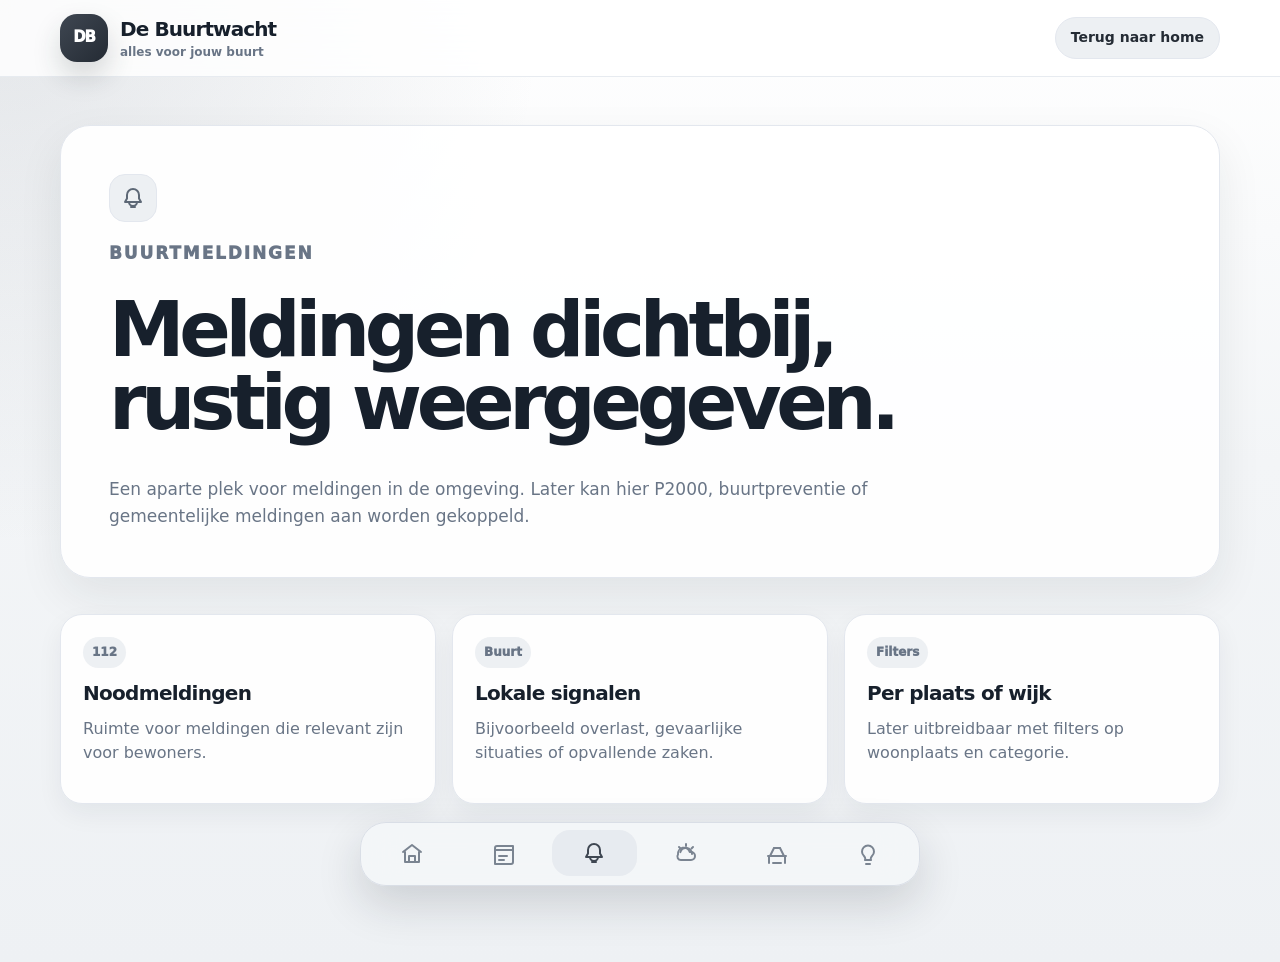
==== buurtmeldingen.html @ 230775a5 "Add Buurtmeldingen page" ====
<!doctype html>
<html lang="nl">
  <head>
    <meta charset="UTF-8" />
    <meta name="viewport" content="width=device-width, initial-scale=1.0" />
    <title>Buurtmeldingen - De Buurtwacht</title>
    <link rel="stylesheet" href="styles.css" />
  </head>
  <body data-page="buurtmeldingen">
    <header class="site-header"><nav class="navbar" aria-label="Hoofdnavigatie"><a class="brand" href="index.html"><span class="brand-mark">DB</span><span><strong>De Buurtwacht</strong><small>alles voor jouw buurt</small></span></a><a class="header-action" href="index.html">Terug naar home</a></nav></header>
    <main>
      <section class="page-hero page-width"><div class="page-panel"><span class="feature-icon icon-bell" aria-hidden="true"></span><p class="label">Buurtmeldingen</p><h1>Meldingen dichtbij, rustig weergegeven.</h1><p>Een aparte plek voor meldingen in de omgeving. Later kan hier P2000, buurtpreventie of gemeentelijke meldingen aan worden gekoppeld.</p></div></section>
      <section class="content-grid page-width">
        <article class="info-card"><span>112</span><strong>Noodmeldingen</strong><p>Ruimte voor meldingen die relevant zijn voor bewoners.</p></article>
        <article class="info-card"><span>Buurt</span><strong>Lokale signalen</strong><p>Bijvoorbeeld overlast, gevaarlijke situaties of opvallende zaken.</p></article>
        <article class="info-card"><span>Filters</span><strong>Per plaats of wijk</strong><p>Later uitbreidbaar met filters op woonplaats en categorie.</p></article>
      </section>
    </main>
    <nav class="bottom-nav" aria-label="Buurtmenu"><a href="mijnbuurt.html" data-page="mijnbuurt" aria-label="MijnBuurt" title="MijnBuurt"><span class="nav-icon icon-house" aria-hidden="true"></span></a><a href="buurtnieuws.html" data-page="buurtnieuws" aria-label="Buurtnieuws" title="Buurtnieuws"><span class="nav-icon icon-news" aria-hidden="true"></span></a><a href="buurtmeldingen.html" data-page="buurtmeldingen" aria-label="Buurtmeldingen" title="Buurtmeldingen"><span class="nav-icon icon-bell" aria-hidden="true"></span></a><a href="buurtweer.html" data-page="buurtweer" aria-label="Buurtweer" title="Buurtweer"><span class="nav-icon icon-weather" aria-hidden="true"></span></a><a href="buurtwerkzaamheden.html" data-page="buurtwerkzaamheden" aria-label="Buurtwerkzaamheden" title="Buurtwerkzaamheden"><span class="nav-icon icon-work" aria-hidden="true"></span></a><a href="buurttips.html" data-page="buurttips" aria-label="Buurttips" title="Buurttips"><span class="nav-icon icon-tip" aria-hidden="true"></span></a></nav>
    <script src="app.js"></script>
  </body>
</html>
---- styles.css ----
:root {
  color-scheme: light;
  --bg: #f3f5f7;
  --panel: #ffffff;
  --panel-soft: #f8fafc;
  --text: #17202c;
  --muted: #697586;
  --line: #e3e7ee;
  --line-strong: #cfd6df;
  --brand: #3f4752;
  --brand-dark: #242b34;
  --brand-soft: #edf0f3;
  --shadow: 0 18px 45px rgba(23, 32, 44, 0.08);
  --shadow-soft: 0 10px 26px rgba(23, 32, 44, 0.06);
  --radius-xl: 30px;
  --radius-lg: 22px;
  --radius-md: 16px;
  --icon-house: url("data:image/svg+xml,%3Csvg xmlns='http://www.w3.org/2000/svg' viewBox='0 0 24 24' fill='none' stroke='black' stroke-width='2' stroke-linecap='round' stroke-linejoin='round'%3E%3Cpath d='m3 10 9-7 9 7'/%3E%3Cpath d='M5 10v10h14V10'/%3E%3Cpath d='M9 20v-6h6v6'/%3E%3C/svg%3E");
  --icon-news: url("data:image/svg+xml,%3Csvg xmlns='http://www.w3.org/2000/svg' viewBox='0 0 24 24' fill='none' stroke='black' stroke-width='2' stroke-linecap='round' stroke-linejoin='round'%3E%3Cpath d='M4 22h16a2 2 0 0 0 2-2V4H6a2 2 0 0 0-2 2v16Z'/%3E%3Cpath d='M4 8h18'/%3E%3Cpath d='M8 14h8'/%3E%3Cpath d='M8 18h5'/%3E%3C/svg%3E");
  --icon-bell: url("data:image/svg+xml,%3Csvg xmlns='http://www.w3.org/2000/svg' viewBox='0 0 24 24' fill='none' stroke='black' stroke-width='2' stroke-linecap='round' stroke-linejoin='round'%3E%3Cpath d='M10 21h4'/%3E%3Cpath d='M12 3a6 6 0 0 0-6 6v3.5L4 16h16l-2-3.5V9a6 6 0 0 0-6-6Z'/%3E%3Cpath d='M8 16a4 4 0 0 0 8 0'/%3E%3C/svg%3E");
  --icon-weather: url("data:image/svg+xml,%3Csvg xmlns='http://www.w3.org/2000/svg' viewBox='0 0 24 24' fill='none' stroke='black' stroke-width='2' stroke-linecap='round' stroke-linejoin='round'%3E%3Cpath d='M12 2v2'/%3E%3Cpath d='M5 5l1.5 1.5'/%3E%3Cpath d='M19 5l-1.5 1.5'/%3E%3Cpath d='M18 12a6 6 0 0 0-11.7-1.9'/%3E%3Cpath d='M7 18h10a4 4 0 0 0 0-8h-1.3A6 6 0 0 0 4 12.5 3.5 3.5 0 0 0 7 18Z'/%3E%3C/svg%3E");
  --icon-work: url("data:image/svg+xml,%3Csvg xmlns='http://www.w3.org/2000/svg' viewBox='0 0 24 24' fill='none' stroke='black' stroke-width='2' stroke-linecap='round' stroke-linejoin='round'%3E%3Cpath d='M4 21v-7'/%3E%3Cpath d='M20 21v-7'/%3E%3Cpath d='M3 14h18'/%3E%3Cpath d='M5 14l4-8h6l4 8'/%3E%3Cpath d='M9 6h6'/%3E%3Cpath d='M8 21h8'/%3E%3C/svg%3E");
  --icon-tip: url("data:image/svg+xml,%3Csvg xmlns='http://www.w3.org/2000/svg' viewBox='0 0 24 24' fill='none' stroke='black' stroke-width='2' stroke-linecap='round' stroke-linejoin='round'%3E%3Cpath d='M9 18h6'/%3E%3Cpath d='M10 22h4'/%3E%3Cpath d='M8 14a6 6 0 1 1 8 0c-1 1-1.5 2-1.5 4h-5c0-2-.5-3-1.5-4Z'/%3E%3C/svg%3E");
}

* { box-sizing: border-box; }
html { scroll-behavior: smooth; }
body {
  margin: 0;
  min-height: 100vh;
  padding-bottom: 94px;
  color: var(--text);
  background: radial-gradient(circle at top left, rgba(111, 124, 140, 0.18), transparent 34rem), linear-gradient(180deg, #fff 0%, var(--bg) 48%, #eef1f4 100%);
  font-family: Inter, ui-sans-serif, system-ui, -apple-system, BlinkMacSystemFont, "Segoe UI", Arial, sans-serif;
  line-height: 1.55;
}
a { color: inherit; text-decoration: none; }
h1, h2, h3, p { margin-top: 0; }
h1 { max-width: 790px; margin-bottom: 18px; font-size: clamp(42px, 8vw, 76px); line-height: .96; letter-spacing: -.07em; }
h2 { margin-bottom: 10px; font-size: clamp(25px, 3.2vw, 38px); line-height: 1.08; letter-spacing: -.05em; }
p { margin-bottom: 0; }
.page-width { width: min(1160px, calc(100% - 40px)); margin-inline: auto; }

.site-header { position: sticky; top: 0; z-index: 50; border-bottom: 1px solid rgba(227,231,238,.84); background: rgba(255,255,255,.82); backdrop-filter: blur(18px); }
.navbar { width: min(1160px, calc(100% - 40px)); min-height: 76px; display: flex; align-items: center; justify-content: space-between; gap: 18px; margin: 0 auto; }
.brand { display: inline-flex; align-items: center; gap: 12px; min-width: max-content; }
.brand-mark { display: grid; place-items: center; width: 48px; height: 48px; color: #fff; background: linear-gradient(135deg, var(--brand), var(--brand-dark)); border-radius: 17px; box-shadow: 0 14px 28px rgba(36,43,52,.18); font-size: 15px; font-weight: 950; letter-spacing: -.08em; }
.brand strong { display: block; font-size: 20px; letter-spacing: -.045em; }
.brand small { display: block; margin-top: -2px; color: var(--muted); font-size: 12px; font-weight: 750; }
.header-action { display: inline-flex; align-items: center; justify-content: center; min-height: 42px; padding: 0 15px; color: var(--brand-dark); background: var(--brand-soft); border: 1px solid var(--line); border-radius: 999px; font-size: 14px; font-weight: 850; }
.header-action:hover { background: #e3e7ec; }

.hero-section { padding: 56px 0 28px; }
.hero-grid { display: grid; grid-template-columns: minmax(0, 1.3fr) minmax(310px, .7fr); gap: 24px; align-items: stretch; }
.hero-copy { min-height: 470px; display: flex; flex-direction: column; justify-content: center; padding: clamp(28px, 6vw, 62px); color: #fff; background: linear-gradient(135deg, rgba(36,43,52,.98), rgba(85,97,112,.92)), radial-gradient(circle at 88% 18%, rgba(255,255,255,.16), transparent 22rem); border-radius: var(--radius-xl); box-shadow: var(--shadow); overflow: hidden; }
.label { margin-bottom: 10px; color: #5b6675; font-size: 12px; font-weight: 950; letter-spacing: .11em; text-transform: uppercase; }
.hero-copy .label { color: rgba(255,255,255,.72); }
.hero-text { max-width: 690px; margin-bottom: 28px; color: rgba(255,255,255,.78); font-size: clamp(17px, 2vw, 21px); }
.hero-actions { display: flex; flex-wrap: wrap; gap: 12px; }
.button { display: inline-flex; align-items: center; justify-content: center; min-height: 48px; padding: 0 18px; border-radius: 999px; font-weight: 900; }
.button.primary { color: #242b34; background: #fff; }
.button.secondary { color: #fff; background: rgba(255,255,255,.12); border: 1px solid rgba(255,255,255,.22); }
.hero-card { display: flex; flex-direction: column; justify-content: space-between; gap: 24px; padding: 28px; background: rgba(255,255,255,.92); border: 1px solid var(--line); border-radius: var(--radius-xl); box-shadow: var(--shadow-soft); }
.hero-card p { color: var(--muted); }
.status-line { display: inline-flex; align-items: center; gap: 10px; width: max-content; padding: 9px 12px; color: #3f4752; background: var(--brand-soft); border-radius: 999px; font-size: 13px; font-weight: 900; }
.live-dot { width: 9px; height: 9px; background: #8b97a5; border-radius: 50%; box-shadow: 0 0 0 6px rgba(139,151,165,.15); }
.quick-stats { display: grid; gap: 12px; margin: 0; }
.quick-stats div { padding: 16px; background: var(--panel-soft); border: 1px solid var(--line); border-radius: var(--radius-md); }
.quick-stats dt { color: var(--muted); font-size: 12px; font-weight: 950; text-transform: uppercase; }
.quick-stats dd { margin: 4px 0 0; font-size: 23px; font-weight: 950; letter-spacing: -.045em; }

.feature-grid { display: grid; grid-template-columns: repeat(3, minmax(0, 1fr)); gap: 16px; padding: 42px 0 56px; }
.section-heading-center { grid-column: 1 / -1; max-width: 720px; margin: 0 auto 10px; text-align: center; }
.section-heading-center p:not(.label) { color: var(--muted); }
.feature-card { min-height: 238px; display: flex; flex-direction: column; gap: 10px; padding: 22px; background: rgba(255,255,255,.94); border: 1px solid var(--line); border-radius: var(--radius-lg); box-shadow: var(--shadow-soft); transition: transform .18s ease, border-color .18s ease, box-shadow .18s ease; }
.feature-card:hover { transform: translateY(-3px); border-color: var(--line-strong); box-shadow: var(--shadow); }
.feature-card.highlight { background: linear-gradient(180deg, #fff, #f5f7fa); }
.feature-kicker { margin-top: auto; color: var(--muted); font-size: 12px; font-weight: 950; letter-spacing: .08em; text-transform: uppercase; }
.feature-card strong { display: block; font-size: 22px; line-height: 1.12; letter-spacing: -.045em; }
.feature-card p { color: var(--muted); }

.page-hero { padding: 48px 0 18px; }
.page-panel { display: grid; gap: 18px; padding: clamp(24px, 5vw, 48px); background: rgba(255,255,255,.94); border: 1px solid var(--line); border-radius: var(--radius-xl); box-shadow: var(--shadow); }
.page-panel p { max-width: 760px; color: var(--muted); font-size: 17px; }
.content-grid { display: grid; grid-template-columns: repeat(3, minmax(0, 1fr)); gap: 16px; padding: 18px 0 64px; }
.info-card { min-height: 190px; padding: 22px; background: rgba(255,255,255,.94); border: 1px solid var(--line); border-radius: var(--radius-lg); box-shadow: var(--shadow-soft); }
.info-card span { display: inline-flex; margin-bottom: 10px; padding: 6px 9px; color: var(--muted); background: var(--brand-soft); border-radius: 999px; font-size: 12px; font-weight: 950; }
.info-card strong { display: block; margin-bottom: 8px; font-size: 20px; letter-spacing: -.035em; }
.info-card p { color: var(--muted); }

.feature-icon, .nav-icon { display: grid; place-items: center; color: currentColor; }
.feature-icon { width: 48px; height: 48px; color: #5d6876; background: var(--brand-soft); border: 1px solid var(--line); border-radius: 16px; }
.nav-icon { width: 24px; height: 24px; color: currentColor; }
.feature-icon::before, .nav-icon::before { content: ""; display: block; width: 24px; height: 24px; background: currentColor; -webkit-mask: var(--icon) center / contain no-repeat; mask: var(--icon) center / contain no-repeat; }
.icon-house { --icon: var(--icon-house); }
.icon-news { --icon: var(--icon-news); }
.icon-bell { --icon: var(--icon-bell); }
.icon-weather { --icon: var(--icon-weather); }
.icon-work { --icon: var(--icon-work); }
.icon-tip { --icon: var(--icon-tip); }

.site-footer { padding: 34px 0 36px; background: #fff; border-top: 1px solid var(--line); }
.footer-grid { display: grid; gap: 24px; }
.footer-brand { margin-bottom: 14px; }
.site-footer p { max-width: 620px; color: var(--muted); }

.bottom-nav { position: fixed; right: 14px; bottom: 14px; left: 14px; z-index: 70; display: grid; grid-template-columns: repeat(6, 1fr); gap: 6px; max-width: 560px; margin-inline: auto; padding: 8px; background: rgba(244,246,248,.94); border: 1px solid #d9dee6; border-radius: 26px; box-shadow: 0 18px 45px rgba(23,32,44,.16); backdrop-filter: blur(18px); }
.bottom-nav a { display: grid; place-items: center; min-height: 46px; color: #7a8491; border-radius: 18px; transition: color .16s ease, background .16s ease, transform .16s ease; }
.bottom-nav a:hover, .bottom-nav a.active { color: #3f4752; background: #e7ebf0; transform: translateY(-1px); }
.bottom-nav a:focus-visible, .header-action:focus-visible, .button:focus-visible, .feature-card:focus-visible { outline: 4px solid rgba(111,124,140,.2); outline-offset: 3px; }

@media (max-width: 980px) {
  .hero-grid, .content-grid { grid-template-columns: 1fr; }
  .feature-grid { grid-template-columns: repeat(2, minmax(0, 1fr)); }
  .hero-copy { min-height: 420px; }
}
@media (max-width: 720px) {
  body { padding-bottom: 92px; }
  .page-width, .navbar { width: min(100% - 28px, 1160px); }
  .navbar { min-height: 68px; }
  .brand-mark { width: 42px; height: 42px; border-radius: 14px; }
  .brand strong { font-size: 18px; }
  .brand small, .header-action { display: none; }
  .hero-section { padding-top: 24px; }
  .hero-copy, .hero-card, .feature-card, .page-panel, .info-card { border-radius: 22px; }
  .hero-copy { min-height: auto; padding: 32px 22px; }
  .hero-actions { display: grid; grid-template-columns: 1fr; }
  .feature-grid { grid-template-columns: 1fr; padding-top: 34px; }
  .feature-card { min-height: 210px; }
  .bottom-nav { right: 10px; bottom: 10px; left: 10px; border-radius: 24px; }
  .bottom-nav a { min-height: 44px; }
}
@media (max-width: 430px) {
  h1 { font-size: 42px; }
  .page-width, .navbar { width: min(100% - 20px, 1160px); }
  .hero-copy, .hero-card, .feature-card, .page-panel, .info-card { padding: 18px; }
  .bottom-nav { gap: 4px; padding: 6px; }
  .bottom-nav a { min-height: 42px; border-radius: 16px; }
}
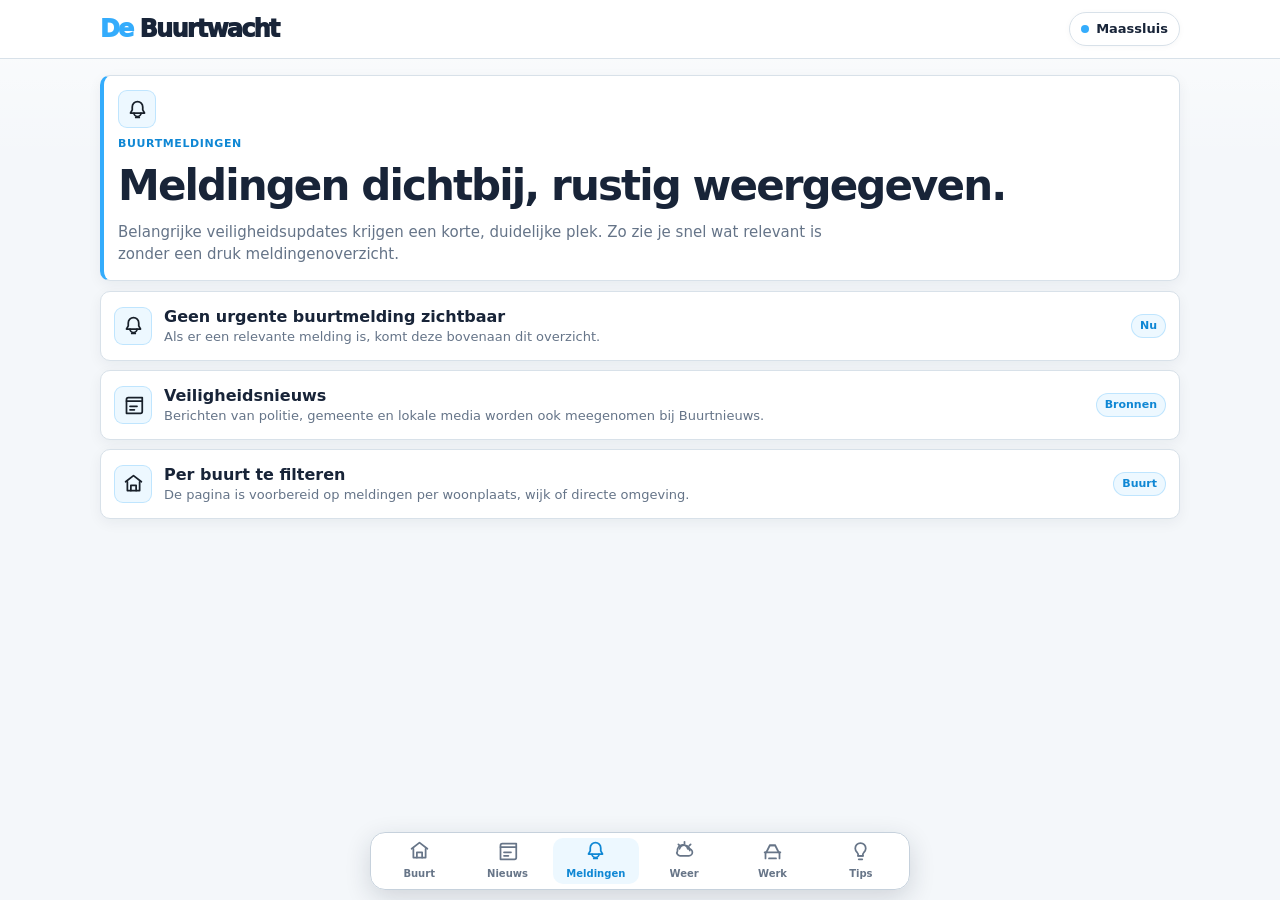
==== commit 378ba835: "Clean up alerts page" ====
--- a/buurtmeldingen.html
+++ b/buurtmeldingen.html
@@ -3,20 +3,62 @@
   <head>
     <meta charset="UTF-8" />
     <meta name="viewport" content="width=device-width, initial-scale=1.0" />
+    <meta name="description" content="Buurtmeldingen van De Buurtwacht toont relevante veiligheidsupdates in de buurt." />
     <title>Buurtmeldingen - De Buurtwacht</title>
-    <link rel="stylesheet" href="styles.css" />
+    <link rel="stylesheet" href="styles.css?v=20260617-clean-1" />
+    <link rel="stylesheet" href="clean-ui.css?v=20260617-clean-1" />
   </head>
   <body data-page="buurtmeldingen">
-    <header class="site-header"><nav class="navbar" aria-label="Hoofdnavigatie"><a class="brand" href="index.html"><span class="brand-mark">DB</span><span><strong>De Buurtwacht</strong><small>alles voor jouw buurt</small></span></a><a class="header-action" href="index.html">Terug naar home</a></nav></header>
+    <header class="app-header">
+      <nav class="appbar" aria-label="Hoofdnavigatie">
+        <a class="wordmark" href="index.html" aria-label="De Buurtwacht startpagina">
+          <span class="wordmark-de">De</span>
+          <span class="wordmark-name">Buurtwacht</span>
+        </a>
+        <a class="location-pill" href="mijnbuurt.html" aria-label="Mijn buurt instellen">
+          <span class="location-dot"></span>
+          Maassluis
+        </a>
+      </nav>
+    </header>
+
     <main>
-      <section class="page-hero page-width"><div class="page-panel"><span class="feature-icon icon-bell" aria-hidden="true"></span><p class="label">Buurtmeldingen</p><h1>Meldingen dichtbij, rustig weergegeven.</h1><p>Een aparte plek voor meldingen in de omgeving. Later kan hier P2000, buurtpreventie of gemeentelijke meldingen aan worden gekoppeld.</p></div></section>
-      <section class="content-grid page-width">
-        <article class="info-card"><span>112</span><strong>Noodmeldingen</strong><p>Ruimte voor meldingen die relevant zijn voor bewoners.</p></article>
-        <article class="info-card"><span>Buurt</span><strong>Lokale signalen</strong><p>Bijvoorbeeld overlast, gevaarlijke situaties of opvallende zaken.</p></article>
-        <article class="info-card"><span>Filters</span><strong>Per plaats of wijk</strong><p>Later uitbreidbaar met filters op woonplaats en categorie.</p></article>
+      <section class="page-hero page-width">
+        <div class="page-panel">
+          <span class="feature-icon icon-bell" aria-hidden="true"></span>
+          <p class="label">Buurtmeldingen</p>
+          <h1>Meldingen dichtbij, rustig weergegeven.</h1>
+          <p>Belangrijke veiligheidsupdates krijgen een korte, duidelijke plek. Zo zie je snel wat relevant is zonder een druk meldingenoverzicht.</p>
+        </div>
+      </section>
+
+      <section class="alert-list page-width" aria-label="Meldingenoverzicht">
+        <article class="list-card">
+          <span class="feature-icon icon-bell" aria-hidden="true"></span>
+          <div><strong>Geen urgente buurtmelding zichtbaar</strong><p>Als er een relevante melding is, komt deze bovenaan dit overzicht.</p></div>
+          <small>Nu</small>
+        </article>
+        <article class="list-card">
+          <span class="feature-icon icon-news" aria-hidden="true"></span>
+          <div><strong>Veiligheidsnieuws</strong><p>Berichten van politie, gemeente en lokale media worden ook meegenomen bij Buurtnieuws.</p></div>
+          <small>Bronnen</small>
+        </article>
+        <article class="list-card">
+          <span class="feature-icon icon-house" aria-hidden="true"></span>
+          <div><strong>Per buurt te filteren</strong><p>De pagina is voorbereid op meldingen per woonplaats, wijk of directe omgeving.</p></div>
+          <small>Buurt</small>
+        </article>
       </section>
     </main>
-    <nav class="bottom-nav" aria-label="Buurtmenu"><a href="mijnbuurt.html" data-page="mijnbuurt" aria-label="MijnBuurt" title="MijnBuurt"><span class="nav-icon icon-house" aria-hidden="true"></span></a><a href="buurtnieuws.html" data-page="buurtnieuws" aria-label="Buurtnieuws" title="Buurtnieuws"><span class="nav-icon icon-news" aria-hidden="true"></span></a><a href="buurtmeldingen.html" data-page="buurtmeldingen" aria-label="Buurtmeldingen" title="Buurtmeldingen"><span class="nav-icon icon-bell" aria-hidden="true"></span></a><a href="buurtweer.html" data-page="buurtweer" aria-label="Buurtweer" title="Buurtweer"><span class="nav-icon icon-weather" aria-hidden="true"></span></a><a href="buurtwerkzaamheden.html" data-page="buurtwerkzaamheden" aria-label="Buurtwerkzaamheden" title="Buurtwerkzaamheden"><span class="nav-icon icon-work" aria-hidden="true"></span></a><a href="buurttips.html" data-page="buurttips" aria-label="Buurttips" title="Buurttips"><span class="nav-icon icon-tip" aria-hidden="true"></span></a></nav>
+
+    <nav class="bottom-nav" aria-label="Hoofdmenu">
+      <a href="mijnbuurt.html" data-page="mijnbuurt" aria-label="Mijn buurt"><span class="nav-icon icon-house" aria-hidden="true"></span><span>Buurt</span></a>
+      <a href="buurtnieuws.html" data-page="buurtnieuws" aria-label="Buurtnieuws"><span class="nav-icon icon-news" aria-hidden="true"></span><span>Nieuws</span></a>
+      <a href="buurtmeldingen.html" data-page="buurtmeldingen" aria-label="Buurtmeldingen"><span class="nav-icon icon-bell" aria-hidden="true"></span><span>Meldingen</span></a>
+      <a href="buurtweer.html" data-page="buurtweer" aria-label="Buurtweer"><span class="nav-icon icon-weather" aria-hidden="true"></span><span>Weer</span></a>
+      <a href="buurtwerkzaamheden.html" data-page="buurtwerkzaamheden" aria-label="Werkzaamheden"><span class="nav-icon icon-work" aria-hidden="true"></span><span>Werk</span></a>
+      <a href="buurttips.html" data-page="buurttips" aria-label="Buurttips"><span class="nav-icon icon-tip" aria-hidden="true"></span><span>Tips</span></a>
+    </nav>
     <script src="app.js"></script>
   </body>
 </html>
--- a/styles.css
+++ b/styles.css
@@ -1,20 +1,17 @@
 :root {
   color-scheme: light;
-  --bg: #f3f5f7;
+  --blue: #34acfc;
+  --blue-dark: #0f87d4;
+  --blue-soft: #e8f6ff;
+  --navy: #182438;
+  --ink: #121820;
+  --muted: #607083;
+  --line: #d7e0e8;
+  --line-dark: #bfccd8;
   --panel: #ffffff;
-  --panel-soft: #f8fafc;
-  --text: #17202c;
-  --muted: #697586;
-  --line: #e3e7ee;
-  --line-strong: #cfd6df;
-  --brand: #3f4752;
-  --brand-dark: #242b34;
-  --brand-soft: #edf0f3;
-  --shadow: 0 18px 45px rgba(23, 32, 44, 0.08);
-  --shadow-soft: 0 10px 26px rgba(23, 32, 44, 0.06);
-  --radius-xl: 30px;
-  --radius-lg: 22px;
-  --radius-md: 16px;
+  --bg: #f2f5f8;
+  --shadow: 0 8px 22px rgba(24, 36, 56, 0.07);
+  --radius: 12px;
   --icon-house: url("data:image/svg+xml,%3Csvg xmlns='http://www.w3.org/2000/svg' viewBox='0 0 24 24' fill='none' stroke='black' stroke-width='2' stroke-linecap='round' stroke-linejoin='round'%3E%3Cpath d='m3 10 9-7 9 7'/%3E%3Cpath d='M5 10v10h14V10'/%3E%3Cpath d='M9 20v-6h6v6'/%3E%3C/svg%3E");
   --icon-news: url("data:image/svg+xml,%3Csvg xmlns='http://www.w3.org/2000/svg' viewBox='0 0 24 24' fill='none' stroke='black' stroke-width='2' stroke-linecap='round' stroke-linejoin='round'%3E%3Cpath d='M4 22h16a2 2 0 0 0 2-2V4H6a2 2 0 0 0-2 2v16Z'/%3E%3Cpath d='M4 8h18'/%3E%3Cpath d='M8 14h8'/%3E%3Cpath d='M8 18h5'/%3E%3C/svg%3E");
   --icon-bell: url("data:image/svg+xml,%3Csvg xmlns='http://www.w3.org/2000/svg' viewBox='0 0 24 24' fill='none' stroke='black' stroke-width='2' stroke-linecap='round' stroke-linejoin='round'%3E%3Cpath d='M10 21h4'/%3E%3Cpath d='M12 3a6 6 0 0 0-6 6v3.5L4 16h16l-2-3.5V9a6 6 0 0 0-6-6Z'/%3E%3Cpath d='M8 16a4 4 0 0 0 8 0'/%3E%3C/svg%3E");
@@ -24,74 +21,443 @@
 }
 
 * { box-sizing: border-box; }
-html { scroll-behavior: smooth; }
+html { width: 100%; overflow-x: hidden; scroll-behavior: smooth; }
 body {
+  width: 100%;
+  min-width: 0;
   margin: 0;
   min-height: 100vh;
-  padding-bottom: 94px;
-  color: var(--text);
-  background: radial-gradient(circle at top left, rgba(111, 124, 140, 0.18), transparent 34rem), linear-gradient(180deg, #fff 0%, var(--bg) 48%, #eef1f4 100%);
+  overflow-x: hidden;
+  padding-bottom: 82px;
+  color: var(--ink);
+  background: var(--bg);
   font-family: Inter, ui-sans-serif, system-ui, -apple-system, BlinkMacSystemFont, "Segoe UI", Arial, sans-serif;
-  line-height: 1.55;
-}
+  line-height: 1.45;
+}
+main { width: 100%; overflow-x: hidden; }
 a { color: inherit; text-decoration: none; }
 h1, h2, h3, p { margin-top: 0; }
-h1 { max-width: 790px; margin-bottom: 18px; font-size: clamp(42px, 8vw, 76px); line-height: .96; letter-spacing: -.07em; }
-h2 { margin-bottom: 10px; font-size: clamp(25px, 3.2vw, 38px); line-height: 1.08; letter-spacing: -.05em; }
+h1 { margin-bottom: 6px; font-size: clamp(28px, 4.2vw, 44px); line-height: 1.05; letter-spacing: -.04em; }
+h2 { margin-bottom: 0; font-size: clamp(18px, 2.2vw, 24px); line-height: 1.15; letter-spacing: -.025em; }
 p { margin-bottom: 0; }
-.page-width { width: min(1160px, calc(100% - 40px)); margin-inline: auto; }
-
-.site-header { position: sticky; top: 0; z-index: 50; border-bottom: 1px solid rgba(227,231,238,.84); background: rgba(255,255,255,.82); backdrop-filter: blur(18px); }
-.navbar { width: min(1160px, calc(100% - 40px)); min-height: 76px; display: flex; align-items: center; justify-content: space-between; gap: 18px; margin: 0 auto; }
-.brand { display: inline-flex; align-items: center; gap: 12px; min-width: max-content; }
-.brand-mark { display: grid; place-items: center; width: 48px; height: 48px; color: #fff; background: linear-gradient(135deg, var(--brand), var(--brand-dark)); border-radius: 17px; box-shadow: 0 14px 28px rgba(36,43,52,.18); font-size: 15px; font-weight: 950; letter-spacing: -.08em; }
-.brand strong { display: block; font-size: 20px; letter-spacing: -.045em; }
-.brand small { display: block; margin-top: -2px; color: var(--muted); font-size: 12px; font-weight: 750; }
-.header-action { display: inline-flex; align-items: center; justify-content: center; min-height: 42px; padding: 0 15px; color: var(--brand-dark); background: var(--brand-soft); border: 1px solid var(--line); border-radius: 999px; font-size: 14px; font-weight: 850; }
-.header-action:hover { background: #e3e7ec; }
-
-.hero-section { padding: 56px 0 28px; }
-.hero-grid { display: grid; grid-template-columns: minmax(0, 1.3fr) minmax(310px, .7fr); gap: 24px; align-items: stretch; }
-.hero-copy { min-height: 470px; display: flex; flex-direction: column; justify-content: center; padding: clamp(28px, 6vw, 62px); color: #fff; background: linear-gradient(135deg, rgba(36,43,52,.98), rgba(85,97,112,.92)), radial-gradient(circle at 88% 18%, rgba(255,255,255,.16), transparent 22rem); border-radius: var(--radius-xl); box-shadow: var(--shadow); overflow: hidden; }
-.label { margin-bottom: 10px; color: #5b6675; font-size: 12px; font-weight: 950; letter-spacing: .11em; text-transform: uppercase; }
-.hero-copy .label { color: rgba(255,255,255,.72); }
-.hero-text { max-width: 690px; margin-bottom: 28px; color: rgba(255,255,255,.78); font-size: clamp(17px, 2vw, 21px); }
-.hero-actions { display: flex; flex-wrap: wrap; gap: 12px; }
-.button { display: inline-flex; align-items: center; justify-content: center; min-height: 48px; padding: 0 18px; border-radius: 999px; font-weight: 900; }
-.button.primary { color: #242b34; background: #fff; }
-.button.secondary { color: #fff; background: rgba(255,255,255,.12); border: 1px solid rgba(255,255,255,.22); }
-.hero-card { display: flex; flex-direction: column; justify-content: space-between; gap: 24px; padding: 28px; background: rgba(255,255,255,.92); border: 1px solid var(--line); border-radius: var(--radius-xl); box-shadow: var(--shadow-soft); }
-.hero-card p { color: var(--muted); }
-.status-line { display: inline-flex; align-items: center; gap: 10px; width: max-content; padding: 9px 12px; color: #3f4752; background: var(--brand-soft); border-radius: 999px; font-size: 13px; font-weight: 900; }
-.live-dot { width: 9px; height: 9px; background: #8b97a5; border-radius: 50%; box-shadow: 0 0 0 6px rgba(139,151,165,.15); }
-.quick-stats { display: grid; gap: 12px; margin: 0; }
-.quick-stats div { padding: 16px; background: var(--panel-soft); border: 1px solid var(--line); border-radius: var(--radius-md); }
-.quick-stats dt { color: var(--muted); font-size: 12px; font-weight: 950; text-transform: uppercase; }
-.quick-stats dd { margin: 4px 0 0; font-size: 23px; font-weight: 950; letter-spacing: -.045em; }
-
-.feature-grid { display: grid; grid-template-columns: repeat(3, minmax(0, 1fr)); gap: 16px; padding: 42px 0 56px; }
-.section-heading-center { grid-column: 1 / -1; max-width: 720px; margin: 0 auto 10px; text-align: center; }
+button { font: inherit; }
+.page-width { width: min(1100px, calc(100vw - 28px)); max-width: 100%; margin-inline: auto; }
+
+.app-header, .site-header {
+  position: sticky;
+  top: 0;
+  z-index: 50;
+  width: 100%;
+  max-width: 100vw;
+  background: #fff;
+  border-bottom: 1px solid var(--line);
+}
+.appbar, .navbar {
+  width: min(1100px, calc(100vw - 28px));
+  max-width: 100%;
+  min-height: 58px;
+  display: flex;
+  align-items: center;
+  justify-content: space-between;
+  gap: 12px;
+  margin: 0 auto;
+}
+.wordmark, .brand { display: inline-flex; align-items: baseline; gap: 7px; min-width: max-content; }
+.wordmark-de { color: var(--blue); font-size: 24px; font-weight: 950; letter-spacing: -.075em; }
+.wordmark-name { color: var(--navy); font-size: 24px; font-weight: 950; letter-spacing: -.075em; }
+.brand-mark { display: grid; place-items: center; width: 38px; height: 38px; color: #fff; background: var(--blue); border-radius: 9px; font-size: 13px; font-weight: 950; }
+.brand strong { display: block; color: var(--navy); font-size: 18px; letter-spacing: -.04em; }
+.brand small { display: block; color: var(--muted); font-size: 11px; font-weight: 700; }
+.location-pill, .header-action {
+  display: inline-flex;
+  align-items: center;
+  gap: 7px;
+  min-height: 34px;
+  padding: 0 11px;
+  color: var(--navy);
+  background: #f8fafc;
+  border: 1px solid var(--line);
+  border-radius: 999px;
+  font-size: 13px;
+  font-weight: 750;
+}
+.location-dot { width: 8px; height: 8px; background: var(--blue); border-radius: 50%; }
+
+/* Algemene pagina's blijven bruikbaar, maar zonder SaaS-achtige uitstraling. */
+.app-hero, .hero-grid { display: grid; grid-template-columns: minmax(0, 1.2fr) minmax(310px, .8fr); gap: 14px; padding: 20px 0 16px; }
+.hero-panel, .hero-copy, .phone-card, .page-panel, .today-card, .info-card, .quick-card, .feature-card {
+  background: #fff;
+  border: 1px solid var(--line);
+  border-radius: var(--radius);
+  box-shadow: var(--shadow);
+}
+.hero-panel, .hero-copy { min-height: 360px; padding: 28px; color: #fff; background: #1c2b40; }
+.eyebrow, .label { margin-bottom: 6px; color: var(--blue-dark); font-size: 11px; font-weight: 850; letter-spacing: .08em; text-transform: uppercase; }
+.hero-panel .eyebrow, .hero-copy .label { color: rgba(255,255,255,.75); }
+.hero-lead, .hero-text { max-width: 680px; color: rgba(255,255,255,.82); font-size: 16px; }
+.hero-actions, .quick-actions { display: grid; grid-template-columns: repeat(6, minmax(0, 1fr)); gap: 10px; }
+.button { display: inline-flex; align-items: center; justify-content: center; min-height: 40px; padding: 0 14px; border-radius: 8px; font-weight: 800; }
+.button.primary { color: var(--navy); background: #fff; }
+.button.secondary { color: #fff; border: 1px solid rgba(255,255,255,.32); }
+.quick-actions { padding: 10px 0 22px; }
+.quick-card { min-height: 132px; padding: 14px; display: flex; flex-direction: column; gap: 7px; }
+.quick-card strong, .feature-card strong, .today-card strong, .info-card strong { color: var(--navy); }
+.quick-card p, .feature-card p, .today-card p, .info-card p { color: var(--muted); font-size: 13px; }
+.today-section, .content-grid, .feature-grid { padding: 16px 0 44px; }
+.today-grid, .content-grid, .feature-grid { display: grid; grid-template-columns: repeat(3, minmax(0, 1fr)); gap: 12px; }
+.today-card, .info-card, .feature-card, .page-panel { padding: 16px; }
+.feature-card { min-height: 170px; display: flex; flex-direction: column; gap: 8px; }
+.section-heading-center { grid-column: 1 / -1; max-width: 720px; margin: 0 auto 8px; text-align: center; }
 .section-heading-center p:not(.label) { color: var(--muted); }
-.feature-card { min-height: 238px; display: flex; flex-direction: column; gap: 10px; padding: 22px; background: rgba(255,255,255,.94); border: 1px solid var(--line); border-radius: var(--radius-lg); box-shadow: var(--shadow-soft); transition: transform .18s ease, border-color .18s ease, box-shadow .18s ease; }
-.feature-card:hover { transform: translateY(-3px); border-color: var(--line-strong); box-shadow: var(--shadow); }
-.feature-card.highlight { background: linear-gradient(180deg, #fff, #f5f7fa); }
-.feature-kicker { margin-top: auto; color: var(--muted); font-size: 12px; font-weight: 950; letter-spacing: .08em; text-transform: uppercase; }
-.feature-card strong { display: block; font-size: 22px; line-height: 1.12; letter-spacing: -.045em; }
-.feature-card p { color: var(--muted); }
-
-.page-hero { padding: 48px 0 18px; }
-.page-panel { display: grid; gap: 18px; padding: clamp(24px, 5vw, 48px); background: rgba(255,255,255,.94); border: 1px solid var(--line); border-radius: var(--radius-xl); box-shadow: var(--shadow); }
-.page-panel p { max-width: 760px; color: var(--muted); font-size: 17px; }
-.content-grid { display: grid; grid-template-columns: repeat(3, minmax(0, 1fr)); gap: 16px; padding: 18px 0 64px; }
-.info-card { min-height: 190px; padding: 22px; background: rgba(255,255,255,.94); border: 1px solid var(--line); border-radius: var(--radius-lg); box-shadow: var(--shadow-soft); }
-.info-card span { display: inline-flex; margin-bottom: 10px; padding: 6px 9px; color: var(--muted); background: var(--brand-soft); border-radius: 999px; font-size: 12px; font-weight: 950; }
-.info-card strong { display: block; margin-bottom: 8px; font-size: 20px; letter-spacing: -.035em; }
-.info-card p { color: var(--muted); }
+.page-hero { padding: 24px 0 12px; }
+
+/* Buurtweer: praktische, compacte productie-UI. */
+.weather-shell { max-width: 100%; padding: 12px 0 42px; }
+.weather-toolbar {
+  display: flex;
+  align-items: flex-end;
+  justify-content: space-between;
+  gap: 12px;
+  margin-bottom: 10px;
+}
+.weather-toolbar p { max-width: 680px; color: var(--muted); font-size: 14px; }
+.update-label {
+  flex: 0 0 auto;
+  display: inline-flex;
+  min-height: 30px;
+  align-items: center;
+  padding: 0 10px;
+  color: #49596b;
+  background: #fff;
+  border: 1px solid var(--line);
+  border-radius: 7px;
+  font-size: 12px;
+  font-weight: 750;
+}
+.weather-hero {
+  display: grid;
+  grid-template-columns: minmax(0, 1fr) auto;
+  gap: 12px 14px;
+  align-items: center;
+  margin-bottom: 10px;
+  padding: 14px;
+  background: #fff;
+  border: 1px solid var(--line-dark);
+  border-radius: 10px;
+  box-shadow: 0 6px 18px rgba(24,36,56,.05);
+}
+.weather-hero-main { display: flex; align-items: center; gap: 13px; min-width: 0; }
+.weather-hero-copy { min-width: 0; }
+.weather-hero-main strong {
+  display: block;
+  margin-bottom: 2px;
+  color: var(--navy);
+  font-size: clamp(25px, 4vw, 39px);
+  line-height: 1;
+  letter-spacing: -.05em;
+}
+.weather-hero-main p { color: var(--muted); font-size: 14px; }
+.weather-temp-block {
+  display: grid;
+  justify-items: end;
+  gap: 2px;
+  padding-left: 16px;
+  border-left: 1px solid var(--line);
+}
+.weather-temp-block strong {
+  color: var(--navy);
+  font-size: clamp(41px, 7vw, 60px);
+  line-height: .9;
+  letter-spacing: -.07em;
+}
+.weather-temp-block span { color: var(--muted); font-size: 13px; font-weight: 800; }
+.hero-facts {
+  grid-column: 1 / -1;
+  display: grid;
+  grid-template-columns: repeat(4, minmax(0, 1fr));
+  gap: 7px;
+  width: 100%;
+  min-width: 0;
+}
+.hero-facts span {
+  min-width: 0;
+  padding: 8px 9px;
+  background: #f6fbff;
+  border: 1px solid #d9eaf6;
+  border-radius: 8px;
+}
+.hero-facts b {
+  display: block;
+  overflow: hidden;
+  color: var(--navy);
+  font-size: 17px;
+  line-height: 1.05;
+  text-overflow: ellipsis;
+  white-space: nowrap;
+}
+.hero-facts small {
+  display: block;
+  overflow: hidden;
+  margin-top: 2px;
+  color: var(--muted);
+  font-size: 11px;
+  font-weight: 800;
+  text-overflow: ellipsis;
+  white-space: nowrap;
+}
+.metric-card, .map-card, .plain-panel, .compact-card, .practical-panel {
+  background: #fff;
+  border: 1px solid var(--line);
+  border-radius: 10px;
+  box-shadow: 0 5px 16px rgba(24, 36, 56, 0.045);
+}
+.timeline-section { max-width: 100%; overflow: hidden; padding: 12px; margin-bottom: 10px; }
+.card-header-row {
+  display: flex;
+  align-items: center;
+  justify-content: space-between;
+  gap: 12px;
+  min-width: 0;
+  margin-bottom: 10px;
+}
+.card-header-row.compact { margin-bottom: 8px; }
+.card-header-row small, .section-status {
+  color: var(--muted);
+  font-size: 12px;
+  font-weight: 800;
+}
+.card-header-row button {
+  min-height: 32px;
+  padding: 0 10px;
+  color: var(--navy);
+  background: #f4f8fb;
+  border: 1px solid var(--line);
+  border-radius: 7px;
+  font-size: 12px;
+  font-weight: 800;
+  cursor: pointer;
+}
+.forecast-timeline {
+  display: flex;
+  max-width: 100%;
+  gap: 8px;
+  overflow-x: auto;
+  overflow-y: hidden;
+  padding: 2px 0 6px;
+  scrollbar-width: thin;
+  -webkit-overflow-scrolling: touch;
+}
+.timeline-item {
+  position: relative;
+  flex: 0 0 86px;
+  min-height: 116px;
+  display: grid;
+  grid-template-rows: auto 1fr auto auto;
+  justify-items: center;
+  align-items: center;
+  gap: 4px;
+  overflow: hidden;
+  padding: 9px 8px;
+  background: #f9fbfd;
+  border: 1px solid var(--line);
+  border-radius: 9px;
+}
+.timeline-item.active { background: #eef8ff; border-color: rgba(52,172,252,.48); }
+.timeline-item span { color: var(--muted); font-size: 12px; font-weight: 850; }
+.timeline-item strong { color: var(--navy); font-size: 20px; letter-spacing: -.04em; }
+.timeline-item small { color: var(--blue-dark); font-size: 12px; font-weight: 900; }
+.timeline-item i {
+  position: absolute;
+  right: 0;
+  bottom: 0;
+  width: 4px;
+  min-height: 4px;
+  background: var(--blue);
+  opacity: .6;
+}
+.timeline-item.loading { color: var(--muted); }
+.small-label, .metric-card span:not(.metric-icon), .plain-panel span, .card-header-row span, .section-title-row span {
+  display: inline-flex;
+  margin-bottom: 4px;
+  color: var(--blue-dark);
+  font-size: 11px;
+  font-weight: 850;
+  letter-spacing: .06em;
+  text-transform: uppercase;
+}
+.rain-section { max-width: 100%; overflow: hidden; padding: 12px; margin-bottom: 10px; }
+.rain-header-row { align-items: flex-start; }
+.rain-bars {
+  display: grid;
+  grid-template-columns: repeat(8, minmax(0, 1fr));
+  gap: 8px;
+  height: 132px;
+  max-width: 100%;
+  align-items: end;
+  padding-top: 4px;
+}
+.rain-bars div { display: grid; grid-template-rows: auto 1fr auto; gap: 5px; height: 100%; min-width: 0; }
+.rain-bars span {
+  align-self: end;
+  display: block;
+  min-height: 6px;
+  background: linear-gradient(180deg, #176fa8, var(--blue));
+  border-radius: 5px 5px 2px 2px;
+}
+.rain-bars small { color: var(--muted); font-size: 11px; font-weight: 700; text-align: center; }
+.rain-bars .rain-percent { color: var(--blue-dark); font-size: 10px; font-weight: 900; }
+.weather-layout {
+  display: grid;
+  grid-template-columns: minmax(0, 1.25fr) minmax(280px, .75fr);
+  gap: 10px;
+  max-width: 100%;
+  margin-bottom: 10px;
+}
+.map-card { min-width: 0; padding: 12px; }
+.weather-map {
+  width: 100%;
+  height: 285px;
+  overflow: hidden;
+  border: 1px solid var(--line-dark);
+  border-radius: 8px;
+  background: #dde8ef;
+}
+.leaflet-container { font: inherit; }
+.leaflet-control-attribution { font-size: 10px; }
+.map-note {
+  display: flex;
+  justify-content: space-between;
+  gap: 12px;
+  margin-top: 8px;
+  color: var(--muted);
+  font-size: 12px;
+}
+.side-stack { display: grid; min-width: 0; gap: 10px; align-content: start; }
+.plain-panel { min-width: 0; padding: 14px; }
+.plain-panel strong { display: block; margin-bottom: 6px; color: var(--navy); font-size: 19px; letter-spacing: -.025em; }
+.plain-panel p { color: var(--muted); font-size: 14px; }
+.compact-card { min-width: 0; padding: 12px; margin-bottom: 10px; }
+.api-notice {
+  margin-top: 9px;
+  padding: 9px 10px;
+  color: #73510a;
+  background: #fff9e9;
+  border: 1px solid #e6cf8c;
+  border-radius: 8px;
+  font-size: 13px;
+  font-weight: 700;
+}
+.daily-list { display: grid; gap: 0; border: 1px solid var(--line); border-radius: 8px; overflow: hidden; }
+.daily-list article {
+  display: grid;
+  grid-template-columns: 1fr 40px auto minmax(120px, 1.2fr);
+  gap: 10px;
+  align-items: center;
+  min-width: 0;
+  padding: 10px 12px;
+  background: #fff;
+  border-bottom: 1px solid var(--line);
+}
+.daily-list article:last-child { border-bottom: 0; }
+.daily-list span:first-child { color: var(--navy); font-weight: 850; }
+.daily-icon { display: grid; place-items: center; }
+.daily-list strong { color: var(--blue-dark); white-space: nowrap; }
+.daily-list p { min-width: 0; color: var(--muted); font-size: 13px; }
+.weather-detail-section { display: grid; gap: 10px; max-width: 100%; margin-top: 10px; }
+.section-title-row { margin: 2px 2px 0; }
+.section-title-row h2 { font-size: 18px; }
+.current-strip {
+  display: grid;
+  grid-template-columns: repeat(4, minmax(0, 1fr));
+  gap: 10px;
+  margin-bottom: 0;
+}
+.metric-card {
+  display: flex;
+  align-items: center;
+  gap: 11px;
+  min-height: 78px;
+  min-width: 0;
+  padding: 12px;
+}
+.metric-card strong { display: block; color: var(--navy); font-size: 23px; line-height: 1.05; letter-spacing: -.04em; }
+.metric-card small { display: block; color: var(--muted); font-size: 12px; font-weight: 700; }
+.metric-icon {
+  flex: 0 0 auto;
+  display: grid;
+  place-items: center;
+  width: 36px;
+  height: 36px;
+  color: var(--blue-dark);
+  background: #eef8ff;
+  border: 1px solid rgba(52,172,252,.28);
+  border-radius: 9px;
+}
+.metric-icon::before {
+  content: "";
+  display: block;
+  width: 20px;
+  height: 20px;
+  background: currentColor;
+  -webkit-mask: var(--metric-icon) center / contain no-repeat;
+  mask: var(--metric-icon) center / contain no-repeat;
+}
+.icon-rain { --metric-icon: url("data:image/svg+xml,%3Csvg xmlns='http://www.w3.org/2000/svg' viewBox='0 0 24 24' fill='none' stroke='black' stroke-width='2' stroke-linecap='round' stroke-linejoin='round'%3E%3Cpath d='M7 15h10a4 4 0 0 0 .4-8A6 6 0 0 0 6.1 8.5 3.5 3.5 0 0 0 7 15Z'/%3E%3Cpath d='M8 19l-.8 2M12 19l-.8 2M16 19l-.8 2'/%3E%3C/svg%3E"); }
+.icon-wind { --metric-icon: url("data:image/svg+xml,%3Csvg xmlns='http://www.w3.org/2000/svg' viewBox='0 0 24 24' fill='none' stroke='black' stroke-width='2' stroke-linecap='round' stroke-linejoin='round'%3E%3Cpath d='M3 8h12a3 3 0 1 0-3-3'/%3E%3Cpath d='M3 12h17'/%3E%3Cpath d='M3 16h13a3 3 0 1 1-3 3'/%3E%3C/svg%3E"); }
+.icon-thermo { --metric-icon: url("data:image/svg+xml,%3Csvg xmlns='http://www.w3.org/2000/svg' viewBox='0 0 24 24' fill='none' stroke='black' stroke-width='2' stroke-linecap='round' stroke-linejoin='round'%3E%3Cpath d='M14 14.76V5a4 4 0 0 0-8 0v9.76a6 6 0 1 0 8 0Z'/%3E%3Cpath d='M10 7v8'/%3E%3C/svg%3E"); }
+.icon-eye { --metric-icon: url("data:image/svg+xml,%3Csvg xmlns='http://www.w3.org/2000/svg' viewBox='0 0 24 24' fill='none' stroke='black' stroke-width='2' stroke-linecap='round' stroke-linejoin='round'%3E%3Cpath d='M2 12s3.5-7 10-7 10 7 10 7-3.5 7-10 7S2 12 2 12Z'/%3E%3Ccircle cx='12' cy='12' r='3'/%3E%3C/svg%3E"); }
+.icon-umbrella { --metric-icon: url("data:image/svg+xml,%3Csvg xmlns='http://www.w3.org/2000/svg' viewBox='0 0 24 24' fill='none' stroke='black' stroke-width='2' stroke-linecap='round' stroke-linejoin='round'%3E%3Cpath d='M22 12a10 10 0 0 0-20 0Z'/%3E%3Cpath d='M12 12v7a3 3 0 0 0 6 0'/%3E%3C/svg%3E"); }
+.practical-panel {
+  display: grid;
+  gap: 8px;
+  margin-bottom: 0;
+  padding: 13px 14px;
+}
+.practical-title-row { display: flex; align-items: center; gap: 10px; }
+.practical-title-row strong { display: block; color: var(--navy); font-size: 18px; letter-spacing: -.025em; }
+.practical-panel p { color: var(--muted); font-size: 14px; }
+.weather-icon {
+  flex: 0 0 auto;
+  display: grid;
+  place-items: center;
+  color: var(--blue-dark);
+}
+.weather-icon-large {
+  width: 60px;
+  height: 60px;
+  background: #eef8ff;
+  border: 1px solid rgba(52,172,252,.28);
+  border-radius: 14px;
+}
+.weather-svg {
+  width: 36px;
+  height: 36px;
+  fill: none;
+  stroke: currentColor;
+  stroke-width: 1.8;
+  stroke-linecap: round;
+  stroke-linejoin: round;
+}
+.weather-svg-small { width: 25px; height: 25px; }
+.weather-svg-sun { color: #d28a00; fill: rgba(252,185,52,.18); }
+.weather-svg-partly { color: #607083; }
+.weather-svg-cloud { color: #607083; fill: rgba(96,112,131,.12); }
+.weather-svg-rain { color: #0f87d4; }
+.weather-svg-snow { color: #4aa9d8; }
+.weather-svg-storm { color: #8a5c00; }
 
 .feature-icon, .nav-icon { display: grid; place-items: center; color: currentColor; }
-.feature-icon { width: 48px; height: 48px; color: #5d6876; background: var(--brand-soft); border: 1px solid var(--line); border-radius: 16px; }
-.nav-icon { width: 24px; height: 24px; color: currentColor; }
-.feature-icon::before, .nav-icon::before { content: ""; display: block; width: 24px; height: 24px; background: currentColor; -webkit-mask: var(--icon) center / contain no-repeat; mask: var(--icon) center / contain no-repeat; }
+.feature-icon { width: 40px; height: 40px; color: var(--blue-dark); background: var(--blue-soft); border: 1px solid rgba(52,172,252,.22); border-radius: 9px; }
+.nav-icon { width: 22px; height: 22px; color: currentColor; }
+.feature-icon::before, .nav-icon::before, .big-icon::before, .search-icon::before {
+  content: "";
+  display: block;
+  width: 22px;
+  height: 22px;
+  background: currentColor;
+  -webkit-mask: var(--icon) center / contain no-repeat;
+  mask: var(--icon) center / contain no-repeat;
+}
 .icon-house { --icon: var(--icon-house); }
 .icon-news { --icon: var(--icon-news); }
 .icon-bell { --icon: var(--icon-bell); }
@@ -99,41 +465,96 @@
 .icon-work { --icon: var(--icon-work); }
 .icon-tip { --icon: var(--icon-tip); }
 
-.site-footer { padding: 34px 0 36px; background: #fff; border-top: 1px solid var(--line); }
-.footer-grid { display: grid; gap: 24px; }
-.footer-brand { margin-bottom: 14px; }
+.site-footer { padding: 24px 0 28px; background: #fff; border-top: 1px solid var(--line); }
+.footer-grid { display: grid; gap: 10px; }
+.footer-wordmark .wordmark-de, .footer-wordmark .wordmark-name { font-size: 24px; }
 .site-footer p { max-width: 620px; color: var(--muted); }
-
-.bottom-nav { position: fixed; right: 14px; bottom: 14px; left: 14px; z-index: 70; display: grid; grid-template-columns: repeat(6, 1fr); gap: 6px; max-width: 560px; margin-inline: auto; padding: 8px; background: rgba(244,246,248,.94); border: 1px solid #d9dee6; border-radius: 26px; box-shadow: 0 18px 45px rgba(23,32,44,.16); backdrop-filter: blur(18px); }
-.bottom-nav a { display: grid; place-items: center; min-height: 46px; color: #7a8491; border-radius: 18px; transition: color .16s ease, background .16s ease, transform .16s ease; }
-.bottom-nav a:hover, .bottom-nav a.active { color: #3f4752; background: #e7ebf0; transform: translateY(-1px); }
-.bottom-nav a:focus-visible, .header-action:focus-visible, .button:focus-visible, .feature-card:focus-visible { outline: 4px solid rgba(111,124,140,.2); outline-offset: 3px; }
-
-@media (max-width: 980px) {
-  .hero-grid, .content-grid { grid-template-columns: 1fr; }
+.bottom-nav {
+  position: fixed;
+  right: 12px;
+  bottom: 10px;
+  left: 12px;
+  z-index: 70;
+  display: grid;
+  grid-template-columns: repeat(6, 1fr);
+  gap: 3px;
+  max-width: 520px;
+  margin-inline: auto;
+  padding: 5px;
+  background: #fff;
+  border: 1px solid var(--line-dark);
+  border-radius: 14px;
+  box-shadow: 0 8px 28px rgba(24,36,56,.16);
+}
+.bottom-nav a { display: grid; place-items: center; min-height: 43px; color: #748396; border-radius: 10px; }
+.bottom-nav a:hover, .bottom-nav a.active { color: var(--blue-dark); background: var(--blue-soft); }
+.bottom-nav a:focus-visible, .location-pill:focus-visible, .header-action:focus-visible, .quick-card:focus-visible, .button:focus-visible { outline: 3px solid rgba(52,172,252,.24); outline-offset: 2px; }
+
+@media (max-width: 1040px) {
+  .current-strip { grid-template-columns: repeat(2, minmax(0, 1fr)); }
+  .quick-actions { grid-template-columns: repeat(3, 1fr); }
+}
+@media (max-width: 900px) {
+  .app-hero, .hero-grid, .weather-layout, .today-grid, .content-grid { grid-template-columns: 1fr; }
   .feature-grid { grid-template-columns: repeat(2, minmax(0, 1fr)); }
-  .hero-copy { min-height: 420px; }
 }
 @media (max-width: 720px) {
-  body { padding-bottom: 92px; }
-  .page-width, .navbar { width: min(100% - 28px, 1160px); }
-  .navbar { min-height: 68px; }
-  .brand-mark { width: 42px; height: 42px; border-radius: 14px; }
-  .brand strong { font-size: 18px; }
+  body { padding-bottom: 78px; }
+  .page-width, .appbar, .navbar { width: min(100vw - 18px, 1100px); }
+  .appbar, .navbar { min-height: 54px; }
+  .wordmark-de, .wordmark-name { font-size: 22px; }
   .brand small, .header-action { display: none; }
-  .hero-section { padding-top: 24px; }
-  .hero-copy, .hero-card, .feature-card, .page-panel, .info-card { border-radius: 22px; }
-  .hero-copy { min-height: auto; padding: 32px 22px; }
-  .hero-actions { display: grid; grid-template-columns: 1fr; }
-  .feature-grid { grid-template-columns: 1fr; padding-top: 34px; }
-  .feature-card { min-height: 210px; }
-  .bottom-nav { right: 10px; bottom: 10px; left: 10px; border-radius: 24px; }
-  .bottom-nav a { min-height: 44px; }
+  .location-pill { min-height: 32px; padding: 0 10px; font-size: 12px; }
+  .weather-toolbar { align-items: flex-start; flex-direction: column; }
+  .weather-toolbar h1 { font-size: 28px; }
+  .weather-hero { grid-template-columns: 1fr; align-items: start; padding: 12px; }
+  .weather-hero-main { align-items: flex-start; }
+  .weather-hero-main strong { font-size: 30px; }
+  .weather-temp-block { justify-items: start; padding-left: 0; padding-top: 9px; border-left: 0; border-top: 1px solid var(--line); }
+  .weather-temp-block strong { font-size: 42px; }
+  .hero-facts { grid-template-columns: repeat(2, minmax(0, 1fr)); }
+  .card-header-row { align-items: flex-start; flex-wrap: wrap; }
+  #timelineHint { display: none; }
+  .section-status { max-width: 100%; line-height: 1.2; }
+  .forecast-timeline { gap: 7px; }
+  .timeline-item { flex-basis: 78px; min-height: 108px; padding: 8px 7px; }
+  .timeline-item strong { font-size: 19px; }
+  .timeline-item span, .timeline-item small { font-size: 11px; }
+  .rain-bars {
+    display: flex;
+    height: 112px;
+    overflow-x: auto;
+    overflow-y: hidden;
+    padding-bottom: 4px;
+    -webkit-overflow-scrolling: touch;
+  }
+  .rain-bars div { flex: 0 0 52px; }
+  .weather-map { height: 245px; }
+  .daily-list article { grid-template-columns: 1fr 34px auto; gap: 8px; }
+  .daily-list p { grid-column: 1 / -1; }
+  .map-note { flex-direction: column; gap: 2px; }
+  .current-strip { grid-template-columns: repeat(2, minmax(0, 1fr)); }
+  .metric-card { min-height: 72px; padding: 10px; gap: 8px; }
+  .metric-icon { width: 32px; height: 32px; border-radius: 8px; }
+  .metric-icon::before { width: 18px; height: 18px; }
+  .metric-card strong { font-size: 21px; }
+  .metric-card small { font-size: 11px; }
+  .quick-actions, .feature-grid { grid-template-columns: repeat(2, 1fr); }
+  .quick-card { min-height: 126px; }
+  .bottom-nav { right: 8px; bottom: 8px; left: 8px; }
+  .bottom-nav a { min-height: 40px; }
 }
 @media (max-width: 430px) {
-  h1 { font-size: 42px; }
-  .page-width, .navbar { width: min(100% - 20px, 1160px); }
-  .hero-copy, .hero-card, .feature-card, .page-panel, .info-card { padding: 18px; }
-  .bottom-nav { gap: 4px; padding: 6px; }
-  .bottom-nav a { min-height: 42px; border-radius: 16px; }
-}
+  h1 { font-size: 30px; }
+  .page-width, .appbar, .navbar { width: min(100vw - 14px, 1100px); }
+  .weather-icon-large { width: 54px; height: 54px; }
+  .weather-svg { width: 31px; height: 31px; }
+  .weather-svg-small { width: 23px; height: 23px; }
+  .weather-hero-main { gap: 10px; }
+  .weather-hero-main strong { font-size: 27px; }
+  .hero-facts b { font-size: 16px; }
+  .weather-map { height: 230px; }
+  .timeline-item { flex-basis: 76px; }
+  .current-strip { gap: 8px; }
+  .bottom-nav { border-radius: 12px; }
+}
--- a/clean-ui.css
+++ b/clean-ui.css
@@ -0,0 +1,1155 @@
+:root {
+  color-scheme: light;
+  --blue: #34acfc;
+  --blue-dark: #0f87d4;
+  --blue-soft: #edf8ff;
+  --navy: #182438;
+  --ink: #18202a;
+  --muted: #657488;
+  --line: #d8e1e9;
+  --line-dark: #c6d1dc;
+  --panel: #ffffff;
+  --bg: #f4f7fa;
+  --soft: #f8fafc;
+  --danger: #c03535;
+  --orange: #f28c28;
+  --orange-dark: #b85f12;
+  --orange-soft: #fff4e6;
+  --orange-line: #f1cfaa;
+  --shadow: 0 4px 14px rgba(24, 36, 56, .055);
+  --radius: 10px;
+  --icon-house: url("data:image/svg+xml,%3Csvg xmlns='http://www.w3.org/2000/svg' viewBox='0 0 24 24' fill='none' stroke='black' stroke-width='2' stroke-linecap='round' stroke-linejoin='round'%3E%3Cpath d='m3 10 9-7 9 7'/%3E%3Cpath d='M5 10v10h14V10'/%3E%3Cpath d='M9 20v-6h6v6'/%3E%3C/svg%3E");
+  --icon-news: url("data:image/svg+xml,%3Csvg xmlns='http://www.w3.org/2000/svg' viewBox='0 0 24 24' fill='none' stroke='black' stroke-width='2' stroke-linecap='round' stroke-linejoin='round'%3E%3Cpath d='M4 22h16a2 2 0 0 0 2-2V4H6a2 2 0 0 0-2 2v16Z'/%3E%3Cpath d='M4 8h18'/%3E%3Cpath d='M8 14h8'/%3E%3Cpath d='M8 18h5'/%3E%3C/svg%3E");
+  --icon-bell: url("data:image/svg+xml,%3Csvg xmlns='http://www.w3.org/2000/svg' viewBox='0 0 24 24' fill='none' stroke='black' stroke-width='2' stroke-linecap='round' stroke-linejoin='round'%3E%3Cpath d='M10 21h4'/%3E%3Cpath d='M12 3a6 6 0 0 0-6 6v3.5L4 16h16l-2-3.5V9a6 6 0 0 0-6-6Z'/%3E%3Cpath d='M8 16a4 4 0 0 0 8 0'/%3E%3C/svg%3E");
+  --icon-weather: url("data:image/svg+xml,%3Csvg xmlns='http://www.w3.org/2000/svg' viewBox='0 0 24 24' fill='none' stroke='black' stroke-width='2' stroke-linecap='round' stroke-linejoin='round'%3E%3Cpath d='M12 2v2'/%3E%3Cpath d='M5 5l1.5 1.5'/%3E%3Cpath d='M19 5l-1.5 1.5'/%3E%3Cpath d='M18 12a6 6 0 0 0-11.7-1.9'/%3E%3Cpath d='M7 18h10a4 4 0 0 0 0-8h-1.3A6 6 0 0 0 4 12.5 3.5 3.5 0 0 0 7 18Z'/%3E%3C/svg%3E");
+  --icon-work: url("data:image/svg+xml,%3Csvg xmlns='http://www.w3.org/2000/svg' viewBox='0 0 24 24' fill='none' stroke='black' stroke-width='2' stroke-linecap='round' stroke-linejoin='round'%3E%3Cpath d='M4 21v-7'/%3E%3Cpath d='M20 21v-7'/%3E%3Cpath d='M3 14h18'/%3E%3Cpath d='M5 14l4-8h6l4 8'/%3E%3Cpath d='M9 6h6'/%3E%3Cpath d='M8 21h8'/%3E%3C/svg%3E");
+  --icon-tip: url("data:image/svg+xml,%3Csvg xmlns='http://www.w3.org/2000/svg' viewBox='0 0 24 24' fill='none' stroke='black' stroke-width='2' stroke-linecap='round' stroke-linejoin='round'%3E%3Cpath d='M9 18h6'/%3E%3Cpath d='M10 22h4'/%3E%3Cpath d='M8 14a6 6 0 1 1 8 0c-1 1-1.5 2-1.5 4h-5c0-2-.5-3-1.5-4Z'/%3E%3C/svg%3E");
+}
+
+* { box-sizing: border-box; }
+html { width: 100%; overflow-x: hidden; scroll-behavior: smooth; }
+body {
+  width: 100%;
+  min-width: 0;
+  margin: 0;
+  min-height: 100vh;
+  overflow-x: hidden;
+  padding-bottom: 92px;
+  color: var(--ink);
+  background:
+    linear-gradient(180deg, rgba(255,255,255,.72), rgba(244,247,250,0) 160px),
+    var(--bg);
+  font-family: Inter, ui-sans-serif, system-ui, -apple-system, BlinkMacSystemFont, "Segoe UI", Arial, sans-serif;
+  line-height: 1.45;
+  -webkit-font-smoothing: antialiased;
+}
+main { width: 100%; overflow-x: hidden; }
+a { color: inherit; text-decoration: none; }
+button, input { font: inherit; }
+button { -webkit-tap-highlight-color: transparent; }
+h1, h2, h3, p { margin-top: 0; }
+h1 { margin-bottom: 6px; color: var(--navy); font-size: clamp(28px, 4vw, 42px); line-height: 1.05; letter-spacing: -.045em; }
+h2 { margin-bottom: 0; color: var(--navy); font-size: clamp(18px, 2vw, 23px); line-height: 1.15; letter-spacing: -.026em; }
+h3 { color: var(--navy); letter-spacing: -.02em; }
+p { margin-bottom: 0; }
+.page-width { width: min(1080px, calc(100vw - 28px)); max-width: 100%; margin-inline: auto; }
+
+.app-header,
+.site-header {
+  position: sticky;
+  top: 0;
+  z-index: 50;
+  width: 100%;
+  max-width: 100vw;
+  background: rgba(255,255,255,.96);
+  border-bottom: 1px solid var(--line);
+  backdrop-filter: blur(12px);
+}
+.appbar,
+.navbar {
+  width: min(1080px, calc(100vw - 28px));
+  max-width: 100%;
+  min-height: 58px;
+  display: flex;
+  align-items: center;
+  justify-content: space-between;
+  gap: 12px;
+  margin: 0 auto;
+}
+.wordmark,
+.brand {
+  display: inline-flex;
+  align-items: baseline;
+  gap: 7px;
+  min-width: max-content;
+}
+.wordmark-de { color: var(--blue); font-size: 24px; font-weight: 950; letter-spacing: -.075em; }
+.wordmark-name { color: var(--navy); font-size: 24px; font-weight: 950; letter-spacing: -.075em; }
+.brand-mark { display: none; }
+.brand strong { color: var(--navy); font-size: 19px; letter-spacing: -.04em; }
+.brand small { display: none; }
+
+.location-pill,
+.header-action,
+.status-pill {
+  display: inline-flex;
+  align-items: center;
+  gap: 7px;
+  min-height: 34px;
+  padding: 0 11px;
+  color: var(--navy);
+  background: #fff;
+  border: 1px solid var(--line);
+  border-radius: 999px;
+  font-size: 13px;
+  font-weight: 780;
+  box-shadow: 0 1px 6px rgba(24,36,56,.035);
+}
+.location-dot { width: 8px; height: 8px; background: var(--blue); border-radius: 50%; }
+
+.eyebrow,
+.label,
+.small-label,
+.card-kicker,
+.metric-card span:not(.metric-icon),
+.plain-panel span,
+.card-header-row span,
+.section-title-row span {
+  display: inline-flex;
+  margin-bottom: 4px;
+  color: var(--blue-dark);
+  font-size: 11px;
+  font-weight: 880;
+  letter-spacing: .055em;
+  text-transform: uppercase;
+}
+.page-intro { max-width: 680px; color: var(--muted); font-size: 15px; }
+
+.app-card,
+.hero-panel,
+.phone-card,
+.page-panel,
+.today-card,
+.info-card,
+.quick-card,
+.feature-card,
+.compact-card,
+.map-card,
+.plain-panel,
+.metric-card,
+.practical-panel {
+  min-width: 0;
+  background: var(--panel);
+  border: 1px solid var(--line);
+  border-radius: var(--radius);
+  box-shadow: var(--shadow);
+}
+
+.app-hero {
+  display: grid;
+  grid-template-columns: minmax(0, 1fr) minmax(280px, .42fr);
+  gap: 12px;
+  padding: 16px 0 12px;
+}
+.hero-panel {
+  min-height: auto;
+  padding: 18px;
+  color: var(--ink);
+  background: #fff;
+  border-left: 4px solid var(--blue);
+}
+.hero-panel .eyebrow { color: var(--blue-dark); }
+.hero-lead { max-width: 720px; color: var(--muted); font-size: 15px; }
+.search-card {
+  display: flex;
+  align-items: center;
+  gap: 12px;
+  margin-top: 16px;
+  padding: 12px;
+  background: var(--soft);
+  border: 1px solid var(--line);
+  border-radius: 9px;
+}
+.search-card strong { display: block; color: var(--navy); }
+.search-card p { color: var(--muted); font-size: 13px; }
+.search-card a,
+.button,
+.news-refresh,
+.works-refresh {
+  display: inline-flex;
+  align-items: center;
+  justify-content: center;
+  min-height: 36px;
+  padding: 0 12px;
+  color: var(--navy);
+  background: #fff;
+  border: 1px solid var(--line-dark);
+  border-radius: 8px;
+  font-size: 13px;
+  font-weight: 850;
+  cursor: pointer;
+}
+.search-card a { margin-left: auto; color: #fff; background: var(--navy); border-color: var(--navy); }
+
+.phone-card {
+  display: grid;
+  align-content: start;
+  gap: 10px;
+  padding: 13px;
+}
+.phone-top,
+.live-row {
+  display: flex;
+  justify-content: space-between;
+  gap: 10px;
+  color: var(--muted);
+  font-size: 12px;
+  font-weight: 760;
+}
+.phone-top strong { color: var(--navy); }
+.weather-widget,
+.home-status-card {
+  display: flex;
+  justify-content: space-between;
+  gap: 12px;
+  padding: 12px;
+  background: var(--soft);
+  border: 1px solid var(--line);
+  border-radius: 9px;
+}
+.weather-widget span,
+.home-status-card span { display: block; color: var(--blue-dark); font-size: 11px; font-weight: 850; text-transform: uppercase; letter-spacing: .05em; }
+.weather-widget strong,
+.home-status-card strong { display: block; color: var(--navy); font-size: 26px; letter-spacing: -.05em; }
+.weather-widget p,
+.home-status-card p { color: var(--muted); font-size: 13px; }
+.mini-feed { display: grid; gap: 7px; }
+.mini-feed article {
+  display: flex;
+  gap: 9px;
+  align-items: flex-start;
+  padding: 9px;
+  background: #fff;
+  border: 1px solid var(--line);
+  border-radius: 8px;
+}
+.mini-feed strong { display: block; color: var(--navy); font-size: 14px; }
+.mini-feed p { color: var(--muted); font-size: 12px; }
+.feed-dot { flex: 0 0 auto; width: 8px; height: 8px; margin-top: 6px; background: var(--blue); border-radius: 50%; }
+.feed-dot.navy { background: var(--navy); }
+.feed-dot.soft { background: var(--orange); }
+
+.quick-actions {
+  display: grid;
+  grid-template-columns: repeat(6, minmax(0, 1fr));
+  gap: 9px;
+  padding: 4px 0 12px;
+}
+.quick-card {
+  min-height: 108px;
+  padding: 12px;
+  display: grid;
+  align-content: start;
+  gap: 6px;
+  transition: transform .16s ease, border-color .16s ease, box-shadow .16s ease;
+}
+.quick-card:hover { transform: translateY(-1px); border-color: var(--line-dark); box-shadow: 0 8px 20px rgba(24,36,56,.08); }
+.quick-card strong,
+.feature-card strong,
+.today-card strong,
+.info-card strong { color: var(--navy); }
+.quick-card p,
+.feature-card p,
+.today-card p,
+.info-card p { color: var(--muted); font-size: 13px; }
+.today-section,
+.content-grid,
+.feature-grid { padding: 12px 0 38px; }
+.section-row,
+.card-header-row,
+.section-title-row {
+  display: flex;
+  align-items: center;
+  justify-content: space-between;
+  gap: 12px;
+}
+.section-row { margin-bottom: 10px; }
+.section-row a { color: var(--blue-dark); font-size: 13px; font-weight: 850; }
+.today-grid,
+.content-grid,
+.feature-grid {
+  display: grid;
+  grid-template-columns: repeat(3, minmax(0, 1fr));
+  gap: 10px;
+}
+.today-card,
+.info-card,
+.feature-card,
+.page-panel { padding: 14px; }
+.today-card.weather-card { border-left: 4px solid var(--blue); }
+.page-hero { padding: 16px 0 10px; }
+.page-panel {
+  display: grid;
+  gap: 8px;
+  border-left: 4px solid var(--blue);
+}
+.page-panel p:not(.label) { max-width: 760px; color: var(--muted); font-size: 15px; }
+.settings-list,
+.tips-list,
+.alert-list {
+  display: grid;
+  gap: 9px;
+  padding-bottom: 40px;
+}
+.list-card {
+  display: grid;
+  grid-template-columns: auto minmax(0, 1fr) auto;
+  gap: 12px;
+  align-items: center;
+  padding: 13px;
+  background: #fff;
+  border: 1px solid var(--line);
+  border-radius: 10px;
+  box-shadow: var(--shadow);
+}
+.list-card strong { display: block; color: var(--navy); }
+.list-card p { color: var(--muted); font-size: 13px; }
+.list-card small {
+  display: inline-flex;
+  min-height: 24px;
+  align-items: center;
+  padding: 0 8px;
+  color: var(--blue-dark);
+  background: var(--blue-soft);
+  border: 1px solid rgba(52,172,252,.25);
+  border-radius: 999px;
+  font-size: 11px;
+  font-weight: 850;
+}
+
+.weather-shell { max-width: 100%; padding: 12px 0 42px; }
+.weather-toolbar {
+  display: flex;
+  align-items: flex-end;
+  justify-content: space-between;
+  gap: 12px;
+  margin-bottom: 10px;
+}
+.weather-toolbar p { max-width: 680px; color: var(--muted); font-size: 14px; }
+.update-label,
+.section-status {
+  flex: 0 0 auto;
+  display: inline-flex;
+  min-height: 30px;
+  align-items: center;
+  padding: 0 10px;
+  color: #49596b;
+  background: #fff;
+  border: 1px solid var(--line);
+  border-radius: 7px;
+  font-size: 12px;
+  font-weight: 780;
+}
+.weather-hero {
+  display: grid;
+  grid-template-columns: minmax(0, 1fr) auto;
+  gap: 12px 14px;
+  align-items: center;
+  margin-bottom: 10px;
+  padding: 14px;
+  background: #fff;
+  border: 1px solid var(--line-dark);
+  border-left: 4px solid var(--blue);
+  border-radius: 10px;
+  box-shadow: var(--shadow);
+}
+.weather-hero-main { display: flex; align-items: center; gap: 13px; min-width: 0; }
+.weather-hero-copy { min-width: 0; }
+.weather-hero-main strong {
+  display: block;
+  margin-bottom: 2px;
+  color: var(--navy);
+  font-size: clamp(24px, 4vw, 38px);
+  line-height: 1;
+  letter-spacing: -.05em;
+}
+.weather-hero-main p { color: var(--muted); font-size: 14px; }
+.weather-temp-block {
+  display: grid;
+  justify-items: end;
+  gap: 2px;
+  padding-left: 16px;
+  border-left: 1px solid var(--line);
+}
+.weather-temp-block strong {
+  color: var(--navy);
+  font-size: clamp(40px, 7vw, 58px);
+  line-height: .9;
+  letter-spacing: -.07em;
+}
+.weather-temp-block span { color: var(--muted); font-size: 13px; font-weight: 800; }
+.hero-facts {
+  grid-column: 1 / -1;
+  display: grid;
+  grid-template-columns: repeat(4, minmax(0, 1fr));
+  gap: 7px;
+  width: 100%;
+  min-width: 0;
+}
+.hero-facts span {
+  min-width: 0;
+  padding: 8px 9px;
+  background: var(--soft);
+  border: 1px solid var(--line);
+  border-radius: 8px;
+}
+.hero-facts b {
+  display: block;
+  overflow: hidden;
+  color: var(--navy);
+  font-size: 17px;
+  text-overflow: ellipsis;
+  white-space: nowrap;
+}
+.hero-facts small { color: var(--muted); font-size: 11px; font-weight: 760; }
+.rain-timer-card {
+  display: grid;
+  grid-template-columns: auto minmax(0, 1fr) auto;
+  gap: 12px;
+  align-items: center;
+  min-width: 0;
+  margin: 0 0 10px;
+  padding: 12px;
+  background: #fff;
+  border: 1px solid var(--line-dark);
+  border-left: 4px solid var(--blue);
+  border-radius: 10px;
+  box-shadow: var(--shadow);
+}
+.rain-timer-icon,
+.metric-icon,
+.weather-icon-large,
+.feature-icon {
+  display: grid;
+  place-items: center;
+  color: var(--blue-dark);
+  background: var(--blue-soft);
+  border: 1px solid rgba(52,172,252,.25);
+  border-radius: 9px;
+}
+.rain-timer-icon { width: 38px; height: 38px; }
+.rain-timer-copy { min-width: 0; }
+.rain-timer-label {
+  display: block;
+  margin-bottom: 1px;
+  color: var(--blue-dark);
+  font-size: 10px;
+  font-weight: 900;
+  letter-spacing: .065em;
+  text-transform: uppercase;
+}
+.rain-timer-title {
+  display: block;
+  overflow-wrap: anywhere;
+  color: var(--navy);
+  font-size: clamp(18px, 2.4vw, 23px);
+  line-height: 1.1;
+  letter-spacing: -.035em;
+}
+.rain-timer-text {
+  margin-top: 2px;
+  overflow-wrap: anywhere;
+  color: var(--muted);
+  font-size: 13px;
+  font-weight: 700;
+}
+.rain-timer-side { display: grid; gap: 6px; min-width: 170px; }
+.rain-timer-meta { color: var(--navy); font-size: 12px; font-weight: 850; text-align: right; }
+.rain-timer-scale { display: grid; gap: 4px; }
+.rain-timer-track { position: relative; height: 7px; overflow: hidden; background: #e7eef5; border-radius: 999px; }
+.rain-timer-progress { display: block; width: 0; height: 100%; background: var(--blue); border-radius: inherit; transition: width .25s ease; }
+.rain-timer-scale-labels { display: flex; justify-content: space-between; gap: 8px; color: var(--muted); font-size: 10px; font-weight: 850; }
+.rain-timer-card.is-raining { border-left-color: #176fa8; }
+.rain-timer-card.is-raining .rain-timer-progress { background: #176fa8; }
+.rain-timer-card.is-dry { border-left-color: #75b985; }
+.rain-timer-card.is-dry .rain-timer-progress { background: #75b985; }
+.rain-timer-card.is-error { border-left-color: #b36b22; }
+.rain-timer-card.is-error .rain-timer-progress { background: #b36b22; }
+
+.compact-card,
+.map-card,
+.plain-panel,
+.metric-card,
+.practical-panel { padding: 12px; margin-bottom: 10px; }
+.card-header-row.compact { align-items: flex-start; margin-bottom: 9px; }
+.forecast-timeline {
+  display: flex;
+  gap: 8px;
+  max-width: 100%;
+  overflow-x: auto;
+  overflow-y: hidden;
+  padding-bottom: 4px;
+  -webkit-overflow-scrolling: touch;
+}
+.timeline-item {
+  position: relative;
+  flex: 0 0 82px;
+  min-height: 108px;
+  display: grid;
+  grid-template-rows: auto 1fr auto auto;
+  justify-items: center;
+  align-items: center;
+  gap: 4px;
+  overflow: hidden;
+  padding: 9px 8px;
+  background: var(--soft);
+  border: 1px solid var(--line);
+  border-radius: 9px;
+}
+.timeline-item.active { background: var(--blue-soft); border-color: rgba(52,172,252,.46); }
+.timeline-item span { color: var(--muted); font-size: 12px; font-weight: 850; }
+.timeline-item strong { color: var(--navy); font-size: 20px; letter-spacing: -.04em; }
+.timeline-item small { color: var(--blue-dark); font-size: 12px; font-weight: 900; }
+.timeline-item i { position: absolute; right: 0; bottom: 0; width: 4px; min-height: 4px; background: var(--blue); opacity: .6; }
+.rain-section { max-width: 100%; overflow: hidden; }
+.rain-bars {
+  display: grid;
+  grid-template-columns: repeat(8, minmax(0, 1fr));
+  gap: 8px;
+  height: 120px;
+  max-width: 100%;
+  align-items: end;
+  padding-top: 4px;
+}
+.rain-bars div { display: grid; grid-template-rows: auto 1fr auto; gap: 5px; height: 100%; min-width: 0; }
+.rain-bars span { align-self: end; display: block; min-height: 6px; background: var(--blue); border-radius: 5px 5px 2px 2px; }
+.rain-bars small { color: var(--muted); font-size: 11px; font-weight: 700; text-align: center; }
+.rain-bars .rain-percent { color: var(--blue-dark); font-size: 10px; font-weight: 900; }
+.weather-layout {
+  display: grid;
+  grid-template-columns: minmax(0, 1.25fr) minmax(260px, .75fr);
+  gap: 10px;
+  max-width: 100%;
+  margin-bottom: 10px;
+}
+.weather-map {
+  width: 100%;
+  height: 275px;
+  overflow: hidden;
+  border: 1px solid var(--line-dark);
+  border-radius: 8px;
+  background: #dde8ef;
+}
+.leaflet-container { font: inherit; }
+.leaflet-control-attribution { font-size: 10px; }
+.map-note {
+  display: flex;
+  justify-content: space-between;
+  gap: 12px;
+  margin-top: 8px;
+  color: var(--muted);
+  font-size: 12px;
+}
+.side-stack { display: grid; min-width: 0; gap: 10px; align-content: start; }
+.plain-panel strong { display: block; margin-bottom: 6px; color: var(--navy); font-size: 18px; letter-spacing: -.025em; }
+.plain-panel p { color: var(--muted); font-size: 14px; }
+.api-notice { margin-top: 9px; padding: 9px 10px; color: #73510a; background: #fff9e9; border: 1px solid #e6cf8c; border-radius: 8px; font-size: 13px; font-weight: 700; }
+.daily-list { display: grid; gap: 0; border: 1px solid var(--line); border-radius: 8px; overflow: hidden; }
+.daily-list article {
+  display: grid;
+  grid-template-columns: 1fr 40px auto minmax(120px, 1.2fr);
+  gap: 10px;
+  align-items: center;
+  min-width: 0;
+  padding: 10px 12px;
+  background: #fff;
+  border-bottom: 1px solid var(--line);
+}
+.daily-list article:last-child { border-bottom: 0; }
+.daily-list span:first-child { color: var(--navy); font-weight: 850; }
+.daily-icon { display: grid; place-items: center; }
+.daily-list strong { color: var(--blue-dark); white-space: nowrap; }
+.daily-list p { min-width: 0; color: var(--muted); font-size: 13px; }
+.weather-detail-section { display: grid; gap: 10px; max-width: 100%; margin-top: 10px; }
+.current-strip { display: grid; grid-template-columns: repeat(4, minmax(0, 1fr)); gap: 10px; }
+.metric-card { display: flex; align-items: center; gap: 11px; min-height: 74px; margin-bottom: 0; }
+.metric-card strong { display: block; color: var(--navy); font-size: 22px; line-height: 1.05; letter-spacing: -.04em; }
+.metric-card small { display: block; color: var(--muted); font-size: 12px; font-weight: 700; }
+.metric-icon { flex: 0 0 auto; width: 34px; height: 34px; }
+.metric-icon::before {
+  content: "";
+  display: block;
+  width: 19px;
+  height: 19px;
+  background: currentColor;
+  -webkit-mask: var(--metric-icon) center / contain no-repeat;
+  mask: var(--metric-icon) center / contain no-repeat;
+}
+.icon-rain { --metric-icon: url("data:image/svg+xml,%3Csvg xmlns='http://www.w3.org/2000/svg' viewBox='0 0 24 24' fill='none' stroke='black' stroke-width='2' stroke-linecap='round' stroke-linejoin='round'%3E%3Cpath d='M7 15h10a4 4 0 0 0 .4-8A6 6 0 0 0 6.1 8.5 3.5 3.5 0 0 0 7 15Z'/%3E%3Cpath d='M8 19l-.8 2M12 19l-.8 2M16 19l-.8 2'/%3E%3C/svg%3E"); }
+.icon-wind { --metric-icon: url("data:image/svg+xml,%3Csvg xmlns='http://www.w3.org/2000/svg' viewBox='0 0 24 24' fill='none' stroke='black' stroke-width='2' stroke-linecap='round' stroke-linejoin='round'%3E%3Cpath d='M3 8h12a3 3 0 1 0-3-3'/%3E%3Cpath d='M3 12h17'/%3E%3Cpath d='M3 16h13a3 3 0 1 1-3 3'/%3E%3C/svg%3E"); }
+.icon-thermo { --metric-icon: url("data:image/svg+xml,%3Csvg xmlns='http://www.w3.org/2000/svg' viewBox='0 0 24 24' fill='none' stroke='black' stroke-width='2' stroke-linecap='round' stroke-linejoin='round'%3E%3Cpath d='M14 14.76V5a4 4 0 0 0-8 0v9.76a6 6 0 1 0 8 0Z'/%3E%3Cpath d='M10 7v8'/%3E%3C/svg%3E"); }
+.icon-eye { --metric-icon: url("data:image/svg+xml,%3Csvg xmlns='http://www.w3.org/2000/svg' viewBox='0 0 24 24' fill='none' stroke='black' stroke-width='2' stroke-linecap='round' stroke-linejoin='round'%3E%3Cpath d='M2 12s3.5-7 10-7 10 7 10 7-3.5 7-10 7S2 12 2 12Z'/%3E%3Ccircle cx='12' cy='12' r='3'/%3E%3C/svg%3E"); }
+.icon-umbrella { --metric-icon: url("data:image/svg+xml,%3Csvg xmlns='http://www.w3.org/2000/svg' viewBox='0 0 24 24' fill='none' stroke='black' stroke-width='2' stroke-linecap='round' stroke-linejoin='round'%3E%3Cpath d='M22 12a10 10 0 0 0-20 0Z'/%3E%3Cpath d='M12 12v7a3 3 0 0 0 6 0'/%3E%3C/svg%3E"); }
+.practical-panel { display: grid; gap: 8px; }
+.practical-title-row { display: flex; align-items: center; gap: 10px; }
+.practical-title-row strong { display: block; color: var(--navy); font-size: 18px; letter-spacing: -.025em; }
+.practical-panel p { color: var(--muted); font-size: 14px; }
+.weather-icon { flex: 0 0 auto; display: grid; place-items: center; color: var(--blue-dark); }
+.weather-icon-large { width: 58px; height: 58px; border-radius: 13px; }
+.weather-svg { width: 34px; height: 34px; fill: none; stroke: currentColor; stroke-width: 1.8; stroke-linecap: round; stroke-linejoin: round; }
+.weather-svg-small { width: 24px; height: 24px; }
+.weather-svg-sun { color: #d28a00; fill: rgba(252,185,52,.18); }
+.weather-svg-partly, .weather-svg-cloud { color: #607083; }
+.weather-svg-cloud { fill: rgba(96,112,131,.12); }
+.weather-svg-rain { color: #0f87d4; }
+.weather-svg-snow { color: #4aa9d8; }
+.weather-svg-storm { color: #8a5c00; }
+
+.feature-icon,
+.nav-icon { display: grid; place-items: center; color: currentColor; }
+.feature-icon { width: 38px; height: 38px; }
+.nav-icon { width: 21px; height: 21px; }
+.feature-icon::before,
+.nav-icon::before,
+.big-icon::before,
+.search-icon::before {
+  content: "";
+  display: block;
+  width: 21px;
+  height: 21px;
+  background: currentColor;
+  -webkit-mask: var(--icon) center / contain no-repeat;
+  mask: var(--icon) center / contain no-repeat;
+}
+.icon-house { --icon: var(--icon-house); }
+.icon-news { --icon: var(--icon-news); }
+.icon-bell { --icon: var(--icon-bell); }
+.icon-weather { --icon: var(--icon-weather); }
+.icon-work { --icon: var(--icon-work); }
+.icon-tip { --icon: var(--icon-tip); }
+.big-icon { display: grid; place-items: center; width: 42px; height: 42px; color: var(--blue-dark); background: #fff; border: 1px solid var(--line); border-radius: 9px; }
+.big-icon::before { width: 24px; height: 24px; }
+.search-icon { display: grid; place-items: center; width: 34px; height: 34px; color: var(--blue-dark); background: #fff; border: 1px solid var(--line); border-radius: 8px; }
+.search-icon::before { width: 19px; height: 19px; }
+
+.site-footer { padding: 22px 0 28px; background: #fff; border-top: 1px solid var(--line); }
+.footer-grid { display: grid; gap: 10px; }
+.footer-wordmark .wordmark-de,
+.footer-wordmark .wordmark-name { font-size: 22px; }
+.site-footer p { max-width: 620px; color: var(--muted); }
+
+.bottom-nav {
+  position: fixed;
+  right: 12px;
+  bottom: max(10px, env(safe-area-inset-bottom));
+  left: 12px;
+  z-index: 70;
+  display: grid;
+  grid-template-columns: repeat(6, 1fr);
+  gap: 2px;
+  max-width: 540px;
+  margin-inline: auto;
+  padding: 5px;
+  background: rgba(255,255,255,.98);
+  border: 1px solid var(--line-dark);
+  border-radius: 15px;
+  box-shadow: 0 8px 26px rgba(24,36,56,.16);
+  backdrop-filter: blur(12px);
+}
+.bottom-nav a {
+  display: grid;
+  gap: 2px;
+  min-width: 0;
+  min-height: 46px;
+  place-items: center;
+  color: #677588;
+  border-radius: 10px;
+  font-size: 10px;
+  font-weight: 850;
+}
+.bottom-nav a span:last-child {
+  max-width: 100%;
+  overflow: hidden;
+  text-overflow: ellipsis;
+  white-space: nowrap;
+}
+.bottom-nav a.active {
+  color: var(--blue-dark);
+  background: var(--blue-soft);
+}
+body[data-page="buurtwerkzaamheden"] .bottom-nav a.active {
+  color: var(--orange-dark);
+  background: var(--orange-soft);
+}
+
+.news-shell,
+.works-shell {
+  display: grid;
+  gap: 10px;
+  padding: 12px 0 44px;
+}
+.news-hero,
+.works-hero,
+.news-tools,
+.works-tools,
+.news-highlight,
+.works-highlight,
+.news-summary-grid article,
+.works-summary-grid article,
+.news-feed-section,
+.works-feed-section,
+.news-source-panel,
+.works-source-panel,
+.news-item,
+.works-item {
+  background: #fff;
+  border: 1px solid var(--line);
+  border-radius: 10px;
+  box-shadow: var(--shadow);
+}
+.news-hero,
+.works-hero {
+  display: grid;
+  grid-template-columns: minmax(0, 1fr) minmax(210px, .32fr);
+  gap: 10px;
+  align-items: stretch;
+  padding: 13px;
+}
+.works-hero { border-left: 4px solid var(--orange); }
+.news-hero-copy h1,
+.works-hero-copy h1 { max-width: 760px; margin-bottom: 6px; }
+.news-hero-copy p:not(.eyebrow),
+.works-hero-copy p:not(.eyebrow) { max-width: 760px; color: var(--muted); font-size: 14px; }
+.news-status-card,
+.works-status-card {
+  display: grid;
+  align-content: center;
+  gap: 3px;
+  min-width: 0;
+  padding: 11px;
+  background: var(--soft);
+  border: 1px solid var(--line);
+  border-radius: 9px;
+}
+.works-status-card { background: var(--orange-soft); border-color: var(--orange-line); }
+.news-status-card strong,
+.works-status-card strong { color: var(--navy); font-size: 21px; line-height: 1.1; letter-spacing: -.04em; }
+.news-status-card p,
+.works-status-card p { color: var(--muted); font-size: 13px; }
+.works-status-card p { color: #7b5524; }
+.news-tools,
+.works-tools {
+  display: grid;
+  grid-template-columns: minmax(230px, .42fr) minmax(0, 1fr);
+  gap: 9px;
+  align-items: center;
+  padding: 9px;
+}
+.news-search,
+.works-search {
+  display: flex;
+  align-items: center;
+  gap: 8px;
+  min-width: 0;
+  min-height: 40px;
+  padding: 0 11px;
+  background: var(--soft);
+  border: 1px solid var(--line);
+  border-radius: 9px;
+}
+.works-search { background: #fffaf3; border-color: var(--orange-line); }
+.news-search input,
+.works-search input {
+  width: 100%;
+  min-width: 0;
+  color: var(--ink);
+  background: transparent;
+  border: 0;
+  outline: 0;
+  font-size: 14px;
+  font-weight: 700;
+}
+.news-search input::placeholder { color: #7b8ba0; }
+.works-search input::placeholder { color: #9a7b55; }
+.news-search-icon,
+.works-search-icon {
+  flex: 0 0 auto;
+  width: 18px;
+  height: 18px;
+  background: var(--blue-dark);
+  -webkit-mask: url("data:image/svg+xml,%3Csvg xmlns='http://www.w3.org/2000/svg' viewBox='0 0 24 24' fill='none' stroke='black' stroke-width='2' stroke-linecap='round' stroke-linejoin='round'%3E%3Ccircle cx='11' cy='11' r='7'/%3E%3Cpath d='m21 21-4.3-4.3'/%3E%3C/svg%3E") center / contain no-repeat;
+  mask: url("data:image/svg+xml,%3Csvg xmlns='http://www.w3.org/2000/svg' viewBox='0 0 24 24' fill='none' stroke='black' stroke-width='2' stroke-linecap='round' stroke-linejoin='round'%3E%3Ccircle cx='11' cy='11' r='7'/%3E%3Cpath d='m21 21-4.3-4.3'/%3E%3C/svg%3E") center / contain no-repeat;
+}
+.works-search-icon { background: var(--orange-dark); }
+.news-filter-row,
+.works-filter-row {
+  display: flex;
+  gap: 7px;
+  overflow-x: auto;
+  padding-bottom: 1px;
+  -webkit-overflow-scrolling: touch;
+}
+.news-filter,
+.works-filter,
+.news-refresh,
+.works-refresh {
+  flex: 0 0 auto;
+  min-height: 34px;
+  padding: 0 11px;
+  color: var(--navy);
+  background: #fff;
+  border: 1px solid var(--line);
+  border-radius: 999px;
+  cursor: pointer;
+  font-size: 13px;
+  font-weight: 850;
+}
+.news-filter.active,
+.news-filter:hover,
+.news-refresh:hover {
+  color: var(--blue-dark);
+  background: var(--blue-soft);
+  border-color: rgba(52,172,252,.42);
+}
+.works-filter.active,
+.works-filter:hover,
+.works-refresh:hover {
+  color: var(--orange-dark);
+  background: var(--orange-soft);
+  border-color: var(--orange-line);
+}
+.news-dashboard,
+.works-dashboard {
+  display: grid;
+  grid-template-columns: minmax(0, 1fr) minmax(240px, .32fr);
+  gap: 10px;
+}
+.news-highlight,
+.works-highlight {
+  display: grid;
+  gap: 7px;
+  min-width: 0;
+  padding: 14px;
+}
+.works-highlight { border-left: 4px solid var(--orange); }
+.news-highlight h2,
+.works-highlight h2 { color: var(--navy); font-size: clamp(20px, 2.6vw, 28px); }
+.news-highlight p,
+.works-highlight p { max-width: 760px; color: var(--muted); font-size: 14px; }
+.news-highlight a,
+.works-highlight a {
+  justify-self: start;
+  display: inline-flex;
+  align-items: center;
+  min-height: 34px;
+  margin-top: 2px;
+  padding: 0 11px;
+  color: var(--navy);
+  background: var(--soft);
+  border: 1px solid var(--line);
+  border-radius: 8px;
+  font-size: 13px;
+  font-weight: 850;
+}
+.works-highlight a { background: #fffaf3; border-color: var(--orange-line); }
+.news-summary-grid,
+.works-summary-grid { display: grid; gap: 8px; }
+.news-summary-grid article,
+.works-summary-grid article { min-width: 0; padding: 11px; }
+.news-summary-grid span,
+.news-item-source,
+.source-list span,
+.works-summary-grid span,
+.works-item-source,
+.works-source-list span {
+  display: block;
+  margin-bottom: 4px;
+  color: var(--blue-dark);
+  font-size: 11px;
+  font-weight: 850;
+  letter-spacing: .055em;
+  text-transform: uppercase;
+}
+.works-summary-grid span,
+.works-item-source,
+.works-source-list span,
+.works-shell .small-label { color: var(--orange-dark); }
+.news-summary-grid strong,
+.works-summary-grid strong {
+  display: block;
+  color: var(--navy);
+  font-size: 23px;
+  line-height: 1;
+  letter-spacing: -.04em;
+}
+.news-summary-grid small,
+.works-summary-grid small { color: var(--muted); font-size: 12px; font-weight: 750; }
+.news-feed-section,
+.works-feed-section,
+.news-source-panel,
+.works-source-panel { min-width: 0; padding: 12px; }
+.news-section-title,
+.works-section-title {
+  display: flex;
+  align-items: center;
+  justify-content: space-between;
+  gap: 10px;
+  margin-bottom: 10px;
+}
+.news-list,
+.works-list { display: grid; gap: 8px; }
+.news-item,
+.works-item {
+  display: grid;
+  gap: 7px;
+  min-width: 0;
+  padding: 12px;
+  box-shadow: none;
+}
+.works-item { border-left: 3px solid transparent; }
+.works-item.works-work { border-left-color: var(--orange); }
+.works-item.works-publication { border-left-color: #d49436; }
+.news-item-header,
+.works-item-header {
+  display: flex;
+  align-items: flex-start;
+  justify-content: space-between;
+  gap: 10px;
+  min-width: 0;
+}
+.news-item h3,
+.works-item h3 {
+  margin: 0;
+  color: var(--navy);
+  font-size: 17px;
+  line-height: 1.2;
+}
+.news-item h3 a:hover { color: var(--blue-dark); }
+.works-item h3 a:hover { color: var(--orange-dark); }
+.news-item p,
+.works-item p { color: var(--muted); font-size: 14px; }
+.news-item-meta,
+.works-item-meta {
+  display: flex;
+  flex-wrap: wrap;
+  gap: 6px;
+  color: var(--muted);
+  font-size: 12px;
+  font-weight: 750;
+}
+.news-tag,
+.works-tag {
+  display: inline-flex;
+  align-items: center;
+  min-height: 23px;
+  padding: 0 8px;
+  color: #49596b;
+  background: var(--soft);
+  border: 1px solid var(--line);
+  border-radius: 999px;
+  font-size: 11px;
+  font-weight: 850;
+}
+.news-tag.local { color: var(--blue-dark); background: var(--blue-soft); border-color: rgba(52,172,252,.32); }
+.works-tag { color: #6c4a1d; background: #fff7ea; border-color: var(--orange-line); }
+.works-tag.hot { color: #fff; background: var(--orange-dark); border-color: var(--orange-dark); }
+.empty-news,
+.error-news,
+.empty-works,
+.error-works {
+  padding: 14px;
+  color: var(--muted);
+  background: #fff;
+  border: 1px dashed var(--line-dark);
+  border-radius: 9px;
+  font-weight: 750;
+}
+.error-news,
+.error-works { color: #73510a; background: #fff9e9; border-color: #e6cf8c; }
+.source-list,
+.works-source-list {
+  display: grid;
+  grid-template-columns: repeat(4, minmax(0, 1fr));
+  gap: 8px;
+  margin: 12px 0 0;
+  padding: 0;
+  list-style: none;
+}
+.works-source-list { grid-template-columns: repeat(2, minmax(0, 1fr)); }
+.source-list li,
+.works-source-list li {
+  min-width: 0;
+  padding: 10px;
+  background: var(--soft);
+  border: 1px solid var(--line);
+  border-radius: 8px;
+}
+.works-source-list li { background: #fffaf3; border-color: var(--orange-line); }
+.source-list strong,
+.works-source-list strong {
+  display: block;
+  overflow: hidden;
+  color: var(--navy);
+  font-size: 13px;
+  text-overflow: ellipsis;
+  white-space: nowrap;
+}
+.source-list small,
+.works-source-list small {
+  display: block;
+  overflow: hidden;
+  color: var(--muted);
+  font-size: 11px;
+  font-weight: 750;
+  text-overflow: ellipsis;
+  white-space: nowrap;
+}
+.skeleton-news span,
+.skeleton-news strong,
+.skeleton-news p,
+.skeleton-works span,
+.skeleton-works strong,
+.skeleton-works p {
+  display: block;
+  min-height: 14px;
+  background: linear-gradient(90deg, #eef3f8, #f8fafc, #eef3f8);
+  background-size: 200% 100%;
+  border-radius: 6px;
+  animation: feedPulse 1.25s ease-in-out infinite;
+}
+.skeleton-works span,
+.skeleton-works strong,
+.skeleton-works p { background: linear-gradient(90deg, #fff2df, #fffaf3, #fff2df); background-size: 200% 100%; }
+.skeleton-news span { width: 90px; }
+.skeleton-news strong,
+.skeleton-works strong { width: 70%; min-height: 22px; margin: 8px 0; }
+.skeleton-news p,
+.skeleton-works p { width: 95%; }
+.skeleton-works span { width: 120px; }
+@keyframes feedPulse { 0% { background-position: 0% 0; } 100% { background-position: -200% 0; } }
+
+@media (max-width: 920px) {
+  .app-hero,
+  .news-hero,
+  .works-hero,
+  .news-tools,
+  .works-tools,
+  .news-dashboard,
+  .works-dashboard,
+  .weather-layout { grid-template-columns: 1fr; }
+  .quick-actions { grid-template-columns: repeat(3, minmax(0, 1fr)); }
+  .news-summary-grid,
+  .works-summary-grid,
+  .source-list { grid-template-columns: repeat(3, minmax(0, 1fr)); }
+}
+
+@media (max-width: 720px) {
+  body { padding-bottom: 88px; }
+  .page-width,
+  .appbar,
+  .navbar { width: min(100vw - 18px, 1080px); }
+  .appbar,
+  .navbar { min-height: 54px; }
+  .wordmark-de,
+  .wordmark-name { font-size: 22px; }
+  .brand small,
+  .header-action { display: none; }
+  .location-pill { min-height: 32px; padding: 0 10px; font-size: 12px; }
+  h1 { font-size: 29px; }
+  .hero-panel,
+  .page-panel { padding: 14px; }
+  .quick-actions,
+  .feature-grid,
+  .today-grid,
+  .content-grid { grid-template-columns: repeat(2, minmax(0, 1fr)); }
+  .quick-card { min-height: 112px; }
+  .list-card { grid-template-columns: auto minmax(0, 1fr); align-items: start; }
+  .list-card small { grid-column: 2; justify-self: start; }
+
+  .weather-toolbar { align-items: flex-start; flex-direction: column; }
+  .weather-toolbar h1 { font-size: 28px; }
+  .weather-hero { grid-template-columns: 1fr; align-items: start; padding: 12px; }
+  .weather-hero-main { align-items: flex-start; }
+  .weather-hero-main strong { font-size: 30px; }
+  .weather-temp-block { justify-items: start; padding-left: 0; padding-top: 9px; border-left: 0; border-top: 1px solid var(--line); }
+  .weather-temp-block strong { font-size: 42px; }
+  .hero-facts { grid-template-columns: repeat(2, minmax(0, 1fr)); }
+  .rain-timer-card { grid-template-columns: auto minmax(0, 1fr); align-items: start; padding: 10px; }
+  .rain-timer-side { grid-column: 1 / -1; min-width: 0; }
+  .rain-timer-meta { text-align: left; }
+  .card-header-row { align-items: flex-start; flex-wrap: wrap; }
+  #timelineHint { display: none; }
+  .section-status { max-width: 100%; line-height: 1.2; }
+  .forecast-timeline { gap: 7px; }
+  .timeline-item { flex-basis: 76px; min-height: 104px; padding: 8px 7px; }
+  .timeline-item strong { font-size: 19px; }
+  .timeline-item span,
+  .timeline-item small { font-size: 11px; }
+  .rain-bars {
+    display: flex;
+    height: 108px;
+    overflow-x: auto;
+    overflow-y: hidden;
+    padding-bottom: 4px;
+    -webkit-overflow-scrolling: touch;
+  }
+  .rain-bars div { flex: 0 0 50px; }
+  .weather-map { height: 238px; }
+  .daily-list article { grid-template-columns: 1fr 34px auto; gap: 8px; }
+  .daily-list p { grid-column: 1 / -1; }
+  .map-note { flex-direction: column; gap: 2px; }
+  .current-strip { grid-template-columns: repeat(2, minmax(0, 1fr)); }
+  .metric-card { min-height: 70px; padding: 10px; gap: 8px; }
+  .metric-icon { width: 32px; height: 32px; border-radius: 8px; }
+  .metric-icon::before { width: 18px; height: 18px; }
+  .metric-card strong { font-size: 21px; }
+  .metric-card small { font-size: 11px; }
+
+  .news-shell,
+  .works-shell { width: min(100vw - 14px, 1080px); padding-top: 10px; }
+  .news-hero,
+  .works-hero,
+  .news-feed-section,
+  .works-feed-section,
+  .news-source-panel,
+  .works-source-panel { padding: 11px; }
+  .news-hero-copy h1,
+  .works-hero-copy h1 { font-size: 29px; }
+  .news-summary-grid,
+  .works-summary-grid,
+  .source-list,
+  .works-source-list { grid-template-columns: 1fr 1fr; }
+  .news-section-title,
+  .works-section-title { align-items: flex-start; }
+  .news-item h3,
+  .works-item h3 { font-size: 17px; }
+
+  .bottom-nav { right: 8px; left: 8px; bottom: max(8px, env(safe-area-inset-bottom)); border-radius: 13px; }
+  .bottom-nav a { min-height: 43px; font-size: 9px; }
+  .nav-icon { width: 20px; height: 20px; }
+}
+
+@media (max-width: 430px) {
+  h1 { font-size: 28px; }
+  .page-width,
+  .appbar,
+  .navbar { width: min(100vw - 14px, 1080px); }
+  .quick-actions,
+  .today-grid,
+  .content-grid,
+  .feature-grid,
+  .news-summary-grid,
+  .works-summary-grid,
+  .source-list,
+  .works-source-list { grid-template-columns: 1fr; }
+  .quick-card { min-height: 92px; }
+  .weather-icon-large { width: 54px; height: 54px; }
+  .weather-svg { width: 31px; height: 31px; }
+  .weather-svg-small { width: 23px; height: 23px; }
+  .weather-hero-main { gap: 10px; }
+  .weather-hero-main strong { font-size: 27px; }
+  .hero-facts b { font-size: 16px; }
+  .weather-map { height: 226px; }
+  .timeline-item { flex-basis: 74px; }
+  .current-strip { gap: 8px; }
+}
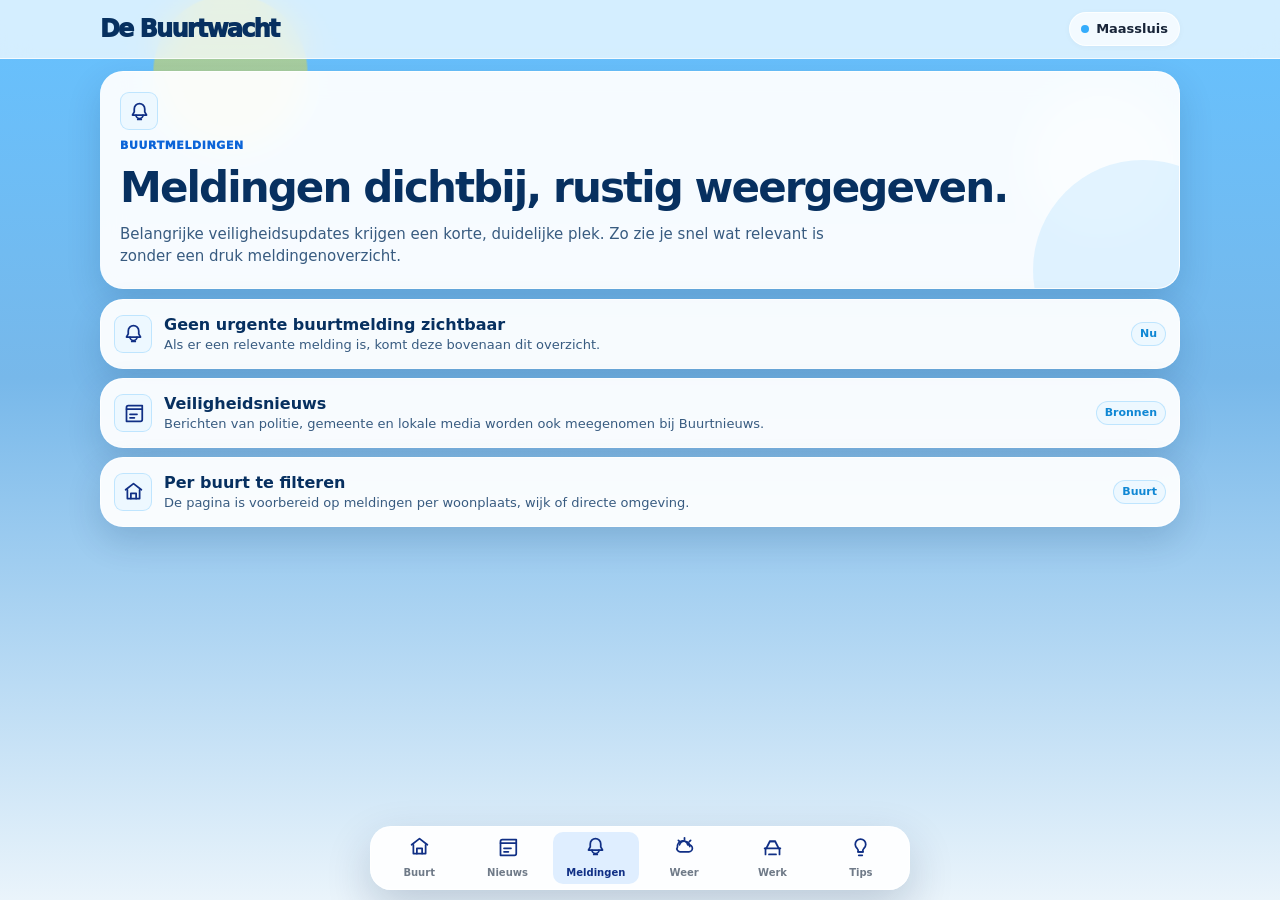
==== commit d350d091: "Load shared app theme on alerts page" ====
--- a/buurtmeldingen.html
+++ b/buurtmeldingen.html
@@ -7,6 +7,7 @@
     <title>Buurtmeldingen - De Buurtwacht</title>
     <link rel="stylesheet" href="styles.css?v=20260617-clean-1" />
     <link rel="stylesheet" href="clean-ui.css?v=20260617-clean-1" />
+    <link rel="stylesheet" href="app-theme.css?v=20260617-app-1" />
   </head>
   <body data-page="buurtmeldingen">
     <header class="app-header">
@@ -61,4 +62,4 @@
     </nav>
     <script src="app.js"></script>
   </body>
-</html>
+</html>
--- a/app-theme.css
+++ b/app-theme.css
@@ -0,0 +1,214 @@
+:root {
+  --app-sky: #65c1ff;
+  --app-sky-2: #77b8ea;
+  --app-navy: #073060;
+  --app-card: rgba(255, 255, 255, .94);
+  --app-line: rgba(255, 255, 255, .82);
+  --app-shadow: 0 14px 34px rgba(6, 46, 90, .16);
+}
+
+body:not([data-page="buurtweer"]) {
+  min-height: 100vh;
+  padding-bottom: 138px;
+  color: var(--app-navy);
+  background:
+    radial-gradient(circle at 18% 8%, rgba(255, 225, 31, .42) 0 76px, transparent 78px),
+    radial-gradient(circle at 86% 18%, rgba(255,255,255,.36) 0 72px, transparent 74px),
+    linear-gradient(180deg, var(--app-sky) 0%, var(--app-sky-2) 42%, #eaf4fb 100%);
+}
+
+body:not([data-page="buurtweer"]) .app-header {
+  background: rgba(255,255,255,.72);
+  border-bottom: 1px solid rgba(255,255,255,.72);
+  backdrop-filter: blur(16px);
+}
+
+body:not([data-page="buurtweer"]) .appbar {
+  min-height: 58px;
+}
+
+body:not([data-page="buurtweer"]) .wordmark-de,
+body:not([data-page="buurtweer"]) .wordmark-name,
+body:not([data-page="buurtweer"]) h1,
+body:not([data-page="buurtweer"]) h2,
+body:not([data-page="buurtweer"]) strong {
+  color: var(--app-navy);
+}
+
+body:not([data-page="buurtweer"]) .page-width {
+  width: min(1080px, calc(100vw - 22px));
+}
+
+body:not([data-page="buurtweer"]) main {
+  padding-top: 12px;
+}
+
+body:not([data-page="buurtweer"]) .app-hero,
+body:not([data-page="buurtweer"]) .page-hero,
+body:not([data-page="buurtweer"]) .news-shell,
+body:not([data-page="buurtweer"]) .works-shell {
+  padding-top: 0;
+}
+
+body:not([data-page="buurtweer"]) .hero-panel,
+body:not([data-page="buurtweer"]) .phone-card,
+body:not([data-page="buurtweer"]) .page-panel,
+body:not([data-page="buurtweer"]) .quick-card,
+body:not([data-page="buurtweer"]) .today-card,
+body:not([data-page="buurtweer"]) .list-card,
+body:not([data-page="buurtweer"]) .news-hero,
+body:not([data-page="buurtweer"]) .works-hero,
+body:not([data-page="buurtweer"]) .news-tools,
+body:not([data-page="buurtweer"]) .works-tools,
+body:not([data-page="buurtweer"]) .news-highlight,
+body:not([data-page="buurtweer"]) .works-highlight,
+body:not([data-page="buurtweer"]) .news-feed-section,
+body:not([data-page="buurtweer"]) .works-feed-section,
+body:not([data-page="buurtweer"]) .news-item,
+body:not([data-page="buurtweer"]) .works-item {
+  background: var(--app-card);
+  border: 1px solid var(--app-line);
+  border-radius: 23px;
+  box-shadow: var(--app-shadow);
+  backdrop-filter: blur(12px);
+}
+
+body:not([data-page="buurtweer"]) .hero-panel,
+body:not([data-page="buurtweer"]) .page-panel,
+body:not([data-page="buurtweer"]) .news-hero,
+body:not([data-page="buurtweer"]) .works-hero {
+  overflow: hidden;
+  border-left: 0;
+}
+
+body:not([data-page="buurtweer"]) .hero-panel,
+body:not([data-page="buurtweer"]) .page-panel {
+  position: relative;
+  padding: 20px;
+}
+
+body:not([data-page="buurtweer"]) .hero-panel::after,
+body:not([data-page="buurtweer"]) .page-panel::after,
+body:not([data-page="buurtweer"]) .news-hero::after,
+body:not([data-page="buurtweer"]) .works-hero::after {
+  content: "";
+  position: absolute;
+  right: -74px;
+  bottom: -92px;
+  width: 220px;
+  height: 220px;
+  pointer-events: none;
+  background: rgba(101,193,255,.16);
+  border-radius: 50%;
+}
+
+body:not([data-page="buurtweer"]) .eyebrow,
+body:not([data-page="buurtweer"]) .label,
+body:not([data-page="buurtweer"]) .small-label,
+body:not([data-page="buurtweer"]) .card-header-row span,
+body:not([data-page="buurtweer"]) .section-title-row span {
+  color: #0b64d8;
+  font-weight: 950;
+}
+
+body:not([data-page="buurtweer"]) .hero-lead,
+body:not([data-page="buurtweer"]) .page-panel p:not(.label),
+body:not([data-page="buurtweer"]) .news-hero-copy p:not(.eyebrow),
+body:not([data-page="buurtweer"]) .works-hero-copy p:not(.eyebrow),
+body:not([data-page="buurtweer"]) .list-card p,
+body:not([data-page="buurtweer"]) .quick-card p,
+body:not([data-page="buurtweer"]) .today-card p,
+body:not([data-page="buurtweer"]) .news-item p,
+body:not([data-page="buurtweer"]) .works-item p {
+  color: #385b80;
+}
+
+body:not([data-page="buurtweer"]) .location-pill,
+body:not([data-page="buurtweer"]) .search-card,
+body:not([data-page="buurtweer"]) .home-status-card,
+body:not([data-page="buurtweer"]) .mini-feed article,
+body:not([data-page="buurtweer"]) .news-status-card,
+body:not([data-page="buurtweer"]) .works-status-card {
+  background: rgba(255,255,255,.72);
+  border-color: rgba(255,255,255,.82);
+  border-radius: 17px;
+}
+
+body:not([data-page="buurtweer"]) .quick-actions,
+body:not([data-page="buurtweer"]) .today-section,
+body:not([data-page="buurtweer"]) .settings-list,
+body:not([data-page="buurtweer"]) .tips-list,
+body:not([data-page="buurtweer"]) .alert-list {
+  padding-bottom: 46px;
+}
+
+body:not([data-page="buurtweer"]) .feature-icon,
+body:not([data-page="buurtweer"]) .nav-icon,
+body:not([data-page="buurtweer"]) .search-icon,
+body:not([data-page="buurtweer"]) .big-icon {
+  color: #102f85;
+}
+
+.bottom-nav {
+  max-width: min(540px, calc(100vw - 24px));
+  background: rgba(255,255,255,.92);
+  border: 1px solid rgba(255,255,255,.9);
+  border-radius: 21px;
+  box-shadow: 0 18px 46px rgba(10,40,78,.2);
+  backdrop-filter: blur(16px);
+}
+
+.bottom-nav a {
+  min-height: 52px;
+  color: #6f7a88;
+  text-align: center;
+}
+
+.bottom-nav a.active {
+  color: #102f85;
+  background: #dfeeff;
+}
+
+body[data-page="buurtwerkzaamheden"] .bottom-nav a.active {
+  color: #102f85;
+  background: #dfeeff;
+}
+
+@media (max-width: 760px) {
+  body:not([data-page="buurtweer"]) .app-hero,
+  body:not([data-page="buurtweer"]) .news-hero,
+  body:not([data-page="buurtweer"]) .works-hero {
+    grid-template-columns: 1fr;
+  }
+
+  body:not([data-page="buurtweer"]) .quick-actions {
+    grid-template-columns: repeat(2, minmax(0, 1fr));
+  }
+
+  body:not([data-page="buurtweer"]) .today-grid,
+  body:not([data-page="buurtweer"]) .content-grid,
+  body:not([data-page="buurtweer"]) .feature-grid {
+    grid-template-columns: 1fr;
+  }
+}
+
+@media (max-width: 430px) {
+  body:not([data-page="buurtweer"]) .page-width {
+    width: min(100%, calc(100vw - 18px));
+  }
+
+  body:not([data-page="buurtweer"]) h1 {
+    font-size: clamp(28px, 9vw, 38px);
+  }
+
+  body:not([data-page="buurtweer"]) .wordmark-de,
+  body:not([data-page="buurtweer"]) .wordmark-name {
+    font-size: 22px;
+  }
+
+  .bottom-nav {
+    left: 10px;
+    right: 10px;
+    max-width: calc(100vw - 20px);
+  }
+}
